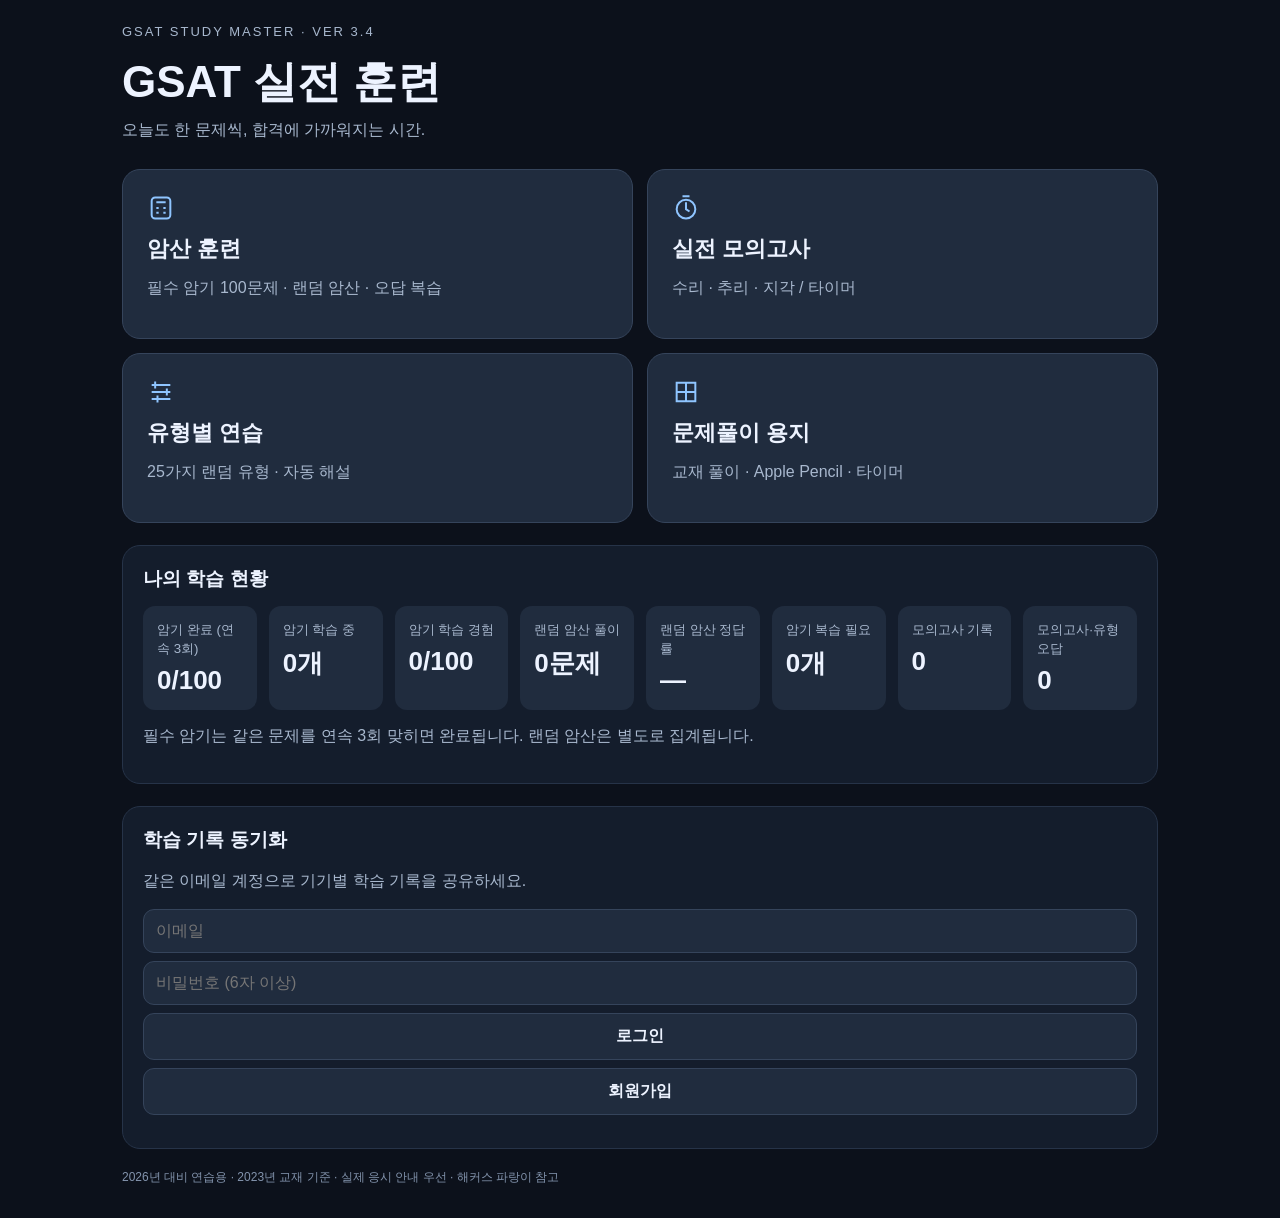
==== index.html @ 308191e2 "Add files via upload" ====
<!doctype html><html lang="ko"><head><meta charset="utf-8"><meta name="viewport" content="width=device-width, initial-scale=1, viewport-fit=cover"><meta name="apple-mobile-web-app-capable" content="yes"><meta name="apple-mobile-web-app-title" content="GSAT 암산"><meta name="apple-mobile-web-app-status-bar-style" content="black-translucent"><meta name="theme-color" content="#0c111b"><link rel="apple-touch-icon" href="icon.png"><link rel="stylesheet" href="theme.css?v=34"><title>GSAT STUDY MASTER</title><style>main{max-width:1100px}.eyebrow{font-size:13px;letter-spacing:2px;color:#a8b8ce}h1{font-size:clamp(28px,5vw,44px);margin:14px 0 8px}.intro{margin:0 0 28px}.menu{display:grid;grid-template-columns:repeat(2,minmax(0,1fr));gap:14px}.menu a{display:flex;flex-direction:column;gap:12px;text-decoration:none;color:#edf3ff;background:#202c3e;border:1px solid #35445b;border-radius:18px;padding:24px;min-height:170px}.menu svg{width:28px;height:28px;stroke:#8fc5ff;fill:none;stroke-width:1.7}.menu strong{font-size:22px}.menu span{color:#a8b8ce;line-height:1.5}.menu a:active{background:#2b3d57}section{padding:20px;margin-top:22px}h2{font-size:19px;margin:0 0 14px}.stats{display:flex;gap:12px;flex-wrap:wrap}.stats div{flex:1;min-width:100px;padding:14px;background:#202c3e;border-radius:12px}.stats strong{display:block;font-size:26px;margin-top:7px}#account input,#account button{display:block;width:100%;border-radius:11px;padding:12px;margin:8px 0}#account button{font-weight:700}#account p{line-height:1.5}footer{color:#8394ad;font-size:12px;margin-top:20px}@media(max-width:700px){.menu{grid-template-columns:1fr}.menu a{min-height:115px;padding:18px;gap:6px}.menu strong{font-size:20px}}@media(min-width:701px) and (max-width:950px){.menu{grid-template-columns:repeat(2,1fr)}}</style><script src="config.js?v=3"></script><script src="sync.js?v=34"></script></head><body><main><div class="eyebrow">GSAT STUDY MASTER · VER 3.4</div><h1>GSAT 실전 훈련</h1><p class="intro">오늘도 한 문제씩, 합격에 가까워지는 시간.</p><nav class="menu"><a href="mental.html?v=34"><svg viewBox="0 0 24 24"><rect x="4" y="3" width="16" height="18" rx="3"/><path d="M8 7h8M8 12h2m4 0h2m-8 4h2m4 0h2"/></svg><strong>암산 훈련</strong><span>필수 암기 100문제 · 랜덤 암산 · 오답 복습</span></a><a href="mock.html?mode=exam&amp;v=34"><svg viewBox="0 0 24 24"><circle cx="12" cy="13" r="8"/><path d="M9 2h6m-3 5v6l3 2"/></svg><strong>실전 모의고사</strong><span>수리 · 추리 · 지각 / 타이머</span></a><a href="mock.html?mode=practice&amp;v=34"><svg viewBox="0 0 24 24"><path d="M4 6h16M4 12h16M4 18h16M7 3v6m10 0v6M9 15v6"/></svg><strong>유형별 연습</strong><span>25가지 랜덤 유형 · 자동 해설</span></a><a href="paper.html?v=34"><svg viewBox="0 0 24 24"><path d="M4 4h16v16H4z M12 4v16 M4 12h16"/></svg><strong>문제풀이 용지</strong><span>교재 풀이 · Apple Pencil · 타이머</span></a></nav><section><h2>나의 학습 현황</h2><div class="stats"><div><small>암기 완료 (연속 3회)</small><strong id="known">—</strong></div><div><small>암기 학습 중</small><strong id="learning">—</strong></div><div><small>암기 학습 경험</small><strong id="studied">—</strong></div><div><small>랜덤 암산 풀이</small><strong id="randomCount">—</strong></div><div><small>랜덤 암산 정답률</small><strong id="randomRate">—</strong></div><div><small>암기 복습 필요</small><strong id="mentalWrong">—</strong></div><div><small>모의고사 기록</small><strong id="tests">—</strong></div><div><small>모의고사·유형 오답</small><strong id="wrong">—</strong></div></div><p>필수 암기는 같은 문제를 연속 3회 맞히면 완료됩니다. 랜덤 암산은 별도로 집계됩니다.</p></section><section id="account"></section><footer>2026년 대비 연습용 · 2023년 교재 기준 · 실제 응시 안내 우선 · 해커스 파랑이 참고</footer></main><script>function refreshStats(){try{var h=JSON.parse(GSATSync.get('gsat-v1')||'{}')||{}, ids=Object.keys(h).filter(function(k){return /^\d+$/.test(k)&&Number(k)<100}), r=h._random||{}, n=Number(r.n)||0;function put(id,v){document.getElementById(id).textContent=v}put('known',ids.filter(function(k){return Number(h[k])>=3}).length+'/100');put('learning',ids.filter(function(k){return Number(h[k])===1||Number(h[k])===2||h[k]==='known'}).length+'개');put('studied',ids.length+'/100');put('mentalWrong',ids.filter(function(k){return h[k]===0||h[k]==='missed'}).length+'개');put('randomCount',n+'문제');put('randomRate',n?Math.round((Number(r.c)||0)/n*100)+'%':'—');put('tests',JSON.parse(GSATSync.get('gsat_mock_history_v2')||'[]').length);put('wrong',JSON.parse(GSATSync.get('gsat_mock_errors_v2')||'[]').length)}catch(e){}}refreshStats();window.addEventListener('pageshow',refreshStats);</script></body></html>
---- theme.css ----
:root{color-scheme:dark;--bg:#0c111b;--panel:#141d2c;--tile:#202c3e;--line:#35445b;--txt:#edf3ff;--muted:#a8b8ce;--blue:#8fc5ff}*{box-sizing:border-box}html{background:var(--bg);-webkit-text-size-adjust:100%}body{margin:0;background:var(--bg);color:var(--txt);font-family:-apple-system,BlinkMacSystemFont,'Malgun Gothic',sans-serif}main{max-width:1100px;margin:auto;padding:24px 20px 40px;padding-top:calc(24px + env(safe-area-inset-top));padding-bottom:calc(32px + env(safe-area-inset-bottom))}a{color:var(--blue)}section{background:var(--panel);box-shadow:none;border:1px solid #263348;border-radius:18px}p,small,.muted{color:var(--muted)}button,select,input{background:var(--tile);color:var(--txt);border:1px solid var(--line);min-height:44px;font-size:16px;touch-action:manipulation}button.primary{background:#2957c8;color:white;border-color:#4777e9}button.good,.correct{background:#164632;color:#c9ffe1;border-color:#43ad78}button.bad,.incorrect{background:#502c36;color:#ffd5db;border-color:#c76578}.selected,.done{background:#294677;color:#fff;border-color:#83afff}.tile,.stim{background:var(--tile);color:var(--txt)}.sticky{background:var(--bg);top:0}.answer{color:var(--blue)}.item,.review{border-color:var(--line)}td,th,.shape,.shape span{border-color:var(--line)}th{background:#26364c}.warn{color:#ff9090}progress{accent-color:#80aaff}button:focus-visible,a:focus-visible,select:focus-visible{outline:2px solid #a3caff;outline-offset:3px}.hidden{display:none!important}.options{min-width:0}.layout>*{min-width:0}.stim svg,.option svg,.review svg{background:#eef2f8;border-radius:5px}.nav button{min-height:38px}.toplink{display:inline-block;margin-bottom:10px;text-decoration:none;font-weight:700}.syncnote{font-size:13px;color:var(--muted)}@media(min-width:700px){main{padding-left:32px;padding-right:32px}.layout{grid-template-columns:minmax(0,1fr) 260px}}@media(max-width:699px){main{padding-left:14px;padding-right:14px}.layout{display:block}.options{grid-template-columns:1fr}.row>*{min-width:0}.grid{grid-template-columns:1fr}.sticky{padding-top:10px}.stim{max-width:100%}}
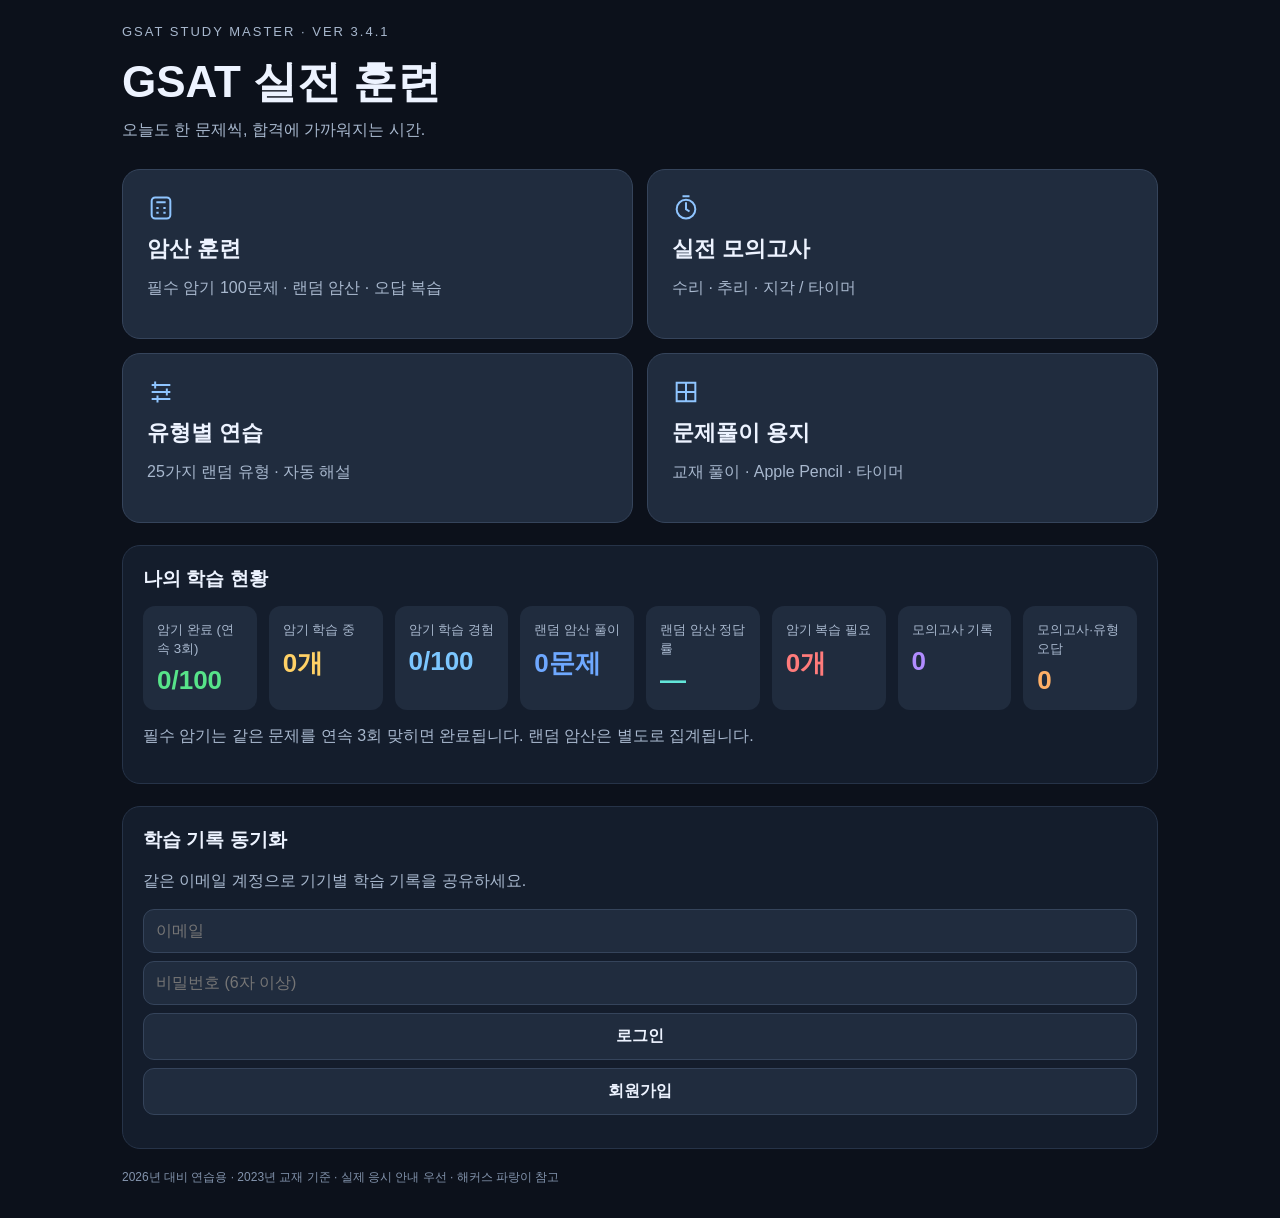
==== commit 6fafdacc: "Add files via upload" ====
--- a/index.html
+++ b/index.html
@@ -1 +1,11 @@
-<!doctype html><html lang="ko"><head><meta charset="utf-8"><meta name="viewport" content="width=device-width, initial-scale=1, viewport-fit=cover"><meta name="apple-mobile-web-app-capable" content="yes"><meta name="apple-mobile-web-app-title" content="GSAT 암산"><meta name="apple-mobile-web-app-status-bar-style" content="black-translucent"><meta name="theme-color" content="#0c111b"><link rel="apple-touch-icon" href="icon.png"><link rel="stylesheet" href="theme.css?v=34"><title>GSAT STUDY MASTER</title><style>main{max-width:1100px}.eyebrow{font-size:13px;letter-spacing:2px;color:#a8b8ce}h1{font-size:clamp(28px,5vw,44px);margin:14px 0 8px}.intro{margin:0 0 28px}.menu{display:grid;grid-template-columns:repeat(2,minmax(0,1fr));gap:14px}.menu a{display:flex;flex-direction:column;gap:12px;text-decoration:none;color:#edf3ff;background:#202c3e;border:1px solid #35445b;border-radius:18px;padding:24px;min-height:170px}.menu svg{width:28px;height:28px;stroke:#8fc5ff;fill:none;stroke-width:1.7}.menu strong{font-size:22px}.menu span{color:#a8b8ce;line-height:1.5}.menu a:active{background:#2b3d57}section{padding:20px;margin-top:22px}h2{font-size:19px;margin:0 0 14px}.stats{display:flex;gap:12px;flex-wrap:wrap}.stats div{flex:1;min-width:100px;padding:14px;background:#202c3e;border-radius:12px}.stats strong{display:block;font-size:26px;margin-top:7px}#account input,#account button{display:block;width:100%;border-radius:11px;padding:12px;margin:8px 0}#account button{font-weight:700}#account p{line-height:1.5}footer{color:#8394ad;font-size:12px;margin-top:20px}@media(max-width:700px){.menu{grid-template-columns:1fr}.menu a{min-height:115px;padding:18px;gap:6px}.menu strong{font-size:20px}}@media(min-width:701px) and (max-width:950px){.menu{grid-template-columns:repeat(2,1fr)}}</style><script src="config.js?v=3"></script><script src="sync.js?v=34"></script></head><body><main><div class="eyebrow">GSAT STUDY MASTER · VER 3.4</div><h1>GSAT 실전 훈련</h1><p class="intro">오늘도 한 문제씩, 합격에 가까워지는 시간.</p><nav class="menu"><a href="mental.html?v=34"><svg viewBox="0 0 24 24"><rect x="4" y="3" width="16" height="18" rx="3"/><path d="M8 7h8M8 12h2m4 0h2m-8 4h2m4 0h2"/></svg><strong>암산 훈련</strong><span>필수 암기 100문제 · 랜덤 암산 · 오답 복습</span></a><a href="mock.html?mode=exam&amp;v=34"><svg viewBox="0 0 24 24"><circle cx="12" cy="13" r="8"/><path d="M9 2h6m-3 5v6l3 2"/></svg><strong>실전 모의고사</strong><span>수리 · 추리 · 지각 / 타이머</span></a><a href="mock.html?mode=practice&amp;v=34"><svg viewBox="0 0 24 24"><path d="M4 6h16M4 12h16M4 18h16M7 3v6m10 0v6M9 15v6"/></svg><strong>유형별 연습</strong><span>25가지 랜덤 유형 · 자동 해설</span></a><a href="paper.html?v=34"><svg viewBox="0 0 24 24"><path d="M4 4h16v16H4z M12 4v16 M4 12h16"/></svg><strong>문제풀이 용지</strong><span>교재 풀이 · Apple Pencil · 타이머</span></a></nav><section><h2>나의 학습 현황</h2><div class="stats"><div><small>암기 완료 (연속 3회)</small><strong id="known">—</strong></div><div><small>암기 학습 중</small><strong id="learning">—</strong></div><div><small>암기 학습 경험</small><strong id="studied">—</strong></div><div><small>랜덤 암산 풀이</small><strong id="randomCount">—</strong></div><div><small>랜덤 암산 정답률</small><strong id="randomRate">—</strong></div><div><small>암기 복습 필요</small><strong id="mentalWrong">—</strong></div><div><small>모의고사 기록</small><strong id="tests">—</strong></div><div><small>모의고사·유형 오답</small><strong id="wrong">—</strong></div></div><p>필수 암기는 같은 문제를 연속 3회 맞히면 완료됩니다. 랜덤 암산은 별도로 집계됩니다.</p></section><section id="account"></section><footer>2026년 대비 연습용 · 2023년 교재 기준 · 실제 응시 안내 우선 · 해커스 파랑이 참고</footer></main><script>function refreshStats(){try{var h=JSON.parse(GSATSync.get('gsat-v1')||'{}')||{}, ids=Object.keys(h).filter(function(k){return /^\d+$/.test(k)&&Number(k)<100}), r=h._random||{}, n=Number(r.n)||0;function put(id,v){document.getElementById(id).textContent=v}put('known',ids.filter(function(k){return Number(h[k])>=3}).length+'/100');put('learning',ids.filter(function(k){return Number(h[k])===1||Number(h[k])===2||h[k]==='known'}).length+'개');put('studied',ids.length+'/100');put('mentalWrong',ids.filter(function(k){return h[k]===0||h[k]==='missed'}).length+'개');put('randomCount',n+'문제');put('randomRate',n?Math.round((Number(r.c)||0)/n*100)+'%':'—');put('tests',JSON.parse(GSATSync.get('gsat_mock_history_v2')||'[]').length);put('wrong',JSON.parse(GSATSync.get('gsat_mock_errors_v2')||'[]').length)}catch(e){}}refreshStats();window.addEventListener('pageshow',refreshStats);</script></body></html>+<!doctype html><html lang="ko"><head><meta charset="utf-8"><meta name="viewport" content="width=device-width, initial-scale=1, viewport-fit=cover"><meta name="apple-mobile-web-app-capable" content="yes"><meta name="apple-mobile-web-app-title" content="GSAT 암산"><meta name="apple-mobile-web-app-status-bar-style" content="black-translucent"><meta name="theme-color" content="#0c111b"><link rel="apple-touch-icon" href="icon.png"><link rel="stylesheet" href="theme.css?v=34"><title>GSAT STUDY MASTER</title><style>main{max-width:1100px}.eyebrow{font-size:13px;letter-spacing:2px;color:#a8b8ce}h1{font-size:clamp(28px,5vw,44px);margin:14px 0 8px}.intro{margin:0 0 28px}.menu{display:grid;grid-template-columns:repeat(2,minmax(0,1fr));gap:14px}.menu a{display:flex;flex-direction:column;gap:12px;text-decoration:none;color:#edf3ff;background:#202c3e;border:1px solid #35445b;border-radius:18px;padding:24px;min-height:170px}.menu svg{width:28px;height:28px;stroke:#8fc5ff;fill:none;stroke-width:1.7}.menu strong{font-size:22px}.menu span{color:#a8b8ce;line-height:1.5}.menu a:active{background:#2b3d57}section{padding:20px;margin-top:22px}h2{font-size:19px;margin:0 0 14px}.stats{display:flex;gap:12px;flex-wrap:wrap}.stats div{flex:1;min-width:100px;padding:14px;background:#202c3e;border-radius:12px}.stats strong{display:block;font-size:26px;margin-top:7px}#account input,#account button{display:block;width:100%;border-radius:11px;padding:12px;margin:8px 0}#account button{font-weight:700}#account p{line-height:1.5}footer{color:#8394ad;font-size:12px;margin-top:20px}@media(max-width:700px){.menu{grid-template-columns:1fr}.menu a{min-height:115px;padding:18px;gap:6px}.menu strong{font-size:20px}}@media(min-width:701px) and (max-width:950px){.menu{grid-template-columns:repeat(2,1fr)}}
+/* 학습 현황 숫자 색상 */
+.stats strong#known{color:#57e389;}
+.stats strong#learning{color:#ffd166;}
+.stats strong#studied{color:#7cc7ff;}
+.stats strong#randomCount{color:#6ea8ff;}
+.stats strong#randomRate{color:#62e6d9;}
+.stats strong#mentalWrong{color:#ff7b7b;}
+.stats strong#tests{color:#b18cff;}
+.stats strong#wrong{color:#ffb067;}
+</style><script src="config.js?v=3"></script><script src="sync.js?v=34"></script></head><body><main><div class="eyebrow">GSAT STUDY MASTER · VER 3.4.1</div><h1>GSAT 실전 훈련</h1><p class="intro">오늘도 한 문제씩, 합격에 가까워지는 시간.</p><nav class="menu"><a href="mental.html?v=34"><svg viewBox="0 0 24 24"><rect x="4" y="3" width="16" height="18" rx="3"/><path d="M8 7h8M8 12h2m4 0h2m-8 4h2m4 0h2"/></svg><strong>암산 훈련</strong><span>필수 암기 100문제 · 랜덤 암산 · 오답 복습</span></a><a href="mock.html?mode=exam&amp;v=34"><svg viewBox="0 0 24 24"><circle cx="12" cy="13" r="8"/><path d="M9 2h6m-3 5v6l3 2"/></svg><strong>실전 모의고사</strong><span>수리 · 추리 · 지각 / 타이머</span></a><a href="mock.html?mode=practice&amp;v=34"><svg viewBox="0 0 24 24"><path d="M4 6h16M4 12h16M4 18h16M7 3v6m10 0v6M9 15v6"/></svg><strong>유형별 연습</strong><span>25가지 랜덤 유형 · 자동 해설</span></a><a href="paper.html?v=34"><svg viewBox="0 0 24 24"><path d="M4 4h16v16H4z M12 4v16 M4 12h16"/></svg><strong>문제풀이 용지</strong><span>교재 풀이 · Apple Pencil · 타이머</span></a></nav><section><h2>나의 학습 현황</h2><div class="stats"><div><small>암기 완료 (연속 3회)</small><strong id="known">—</strong></div><div><small>암기 학습 중</small><strong id="learning">—</strong></div><div><small>암기 학습 경험</small><strong id="studied">—</strong></div><div><small>랜덤 암산 풀이</small><strong id="randomCount">—</strong></div><div><small>랜덤 암산 정답률</small><strong id="randomRate">—</strong></div><div><small>암기 복습 필요</small><strong id="mentalWrong">—</strong></div><div><small>모의고사 기록</small><strong id="tests">—</strong></div><div><small>모의고사·유형 오답</small><strong id="wrong">—</strong></div></div><p>필수 암기는 같은 문제를 연속 3회 맞히면 완료됩니다. 랜덤 암산은 별도로 집계됩니다.</p></section><section id="account"></section><footer>2026년 대비 연습용 · 2023년 교재 기준 · 실제 응시 안내 우선 · 해커스 파랑이 참고</footer></main><script>function refreshStats(){try{var h=JSON.parse(GSATSync.get('gsat-v1')||'{}')||{}, ids=Object.keys(h).filter(function(k){return /^\d+$/.test(k)&&Number(k)<100}), r=h._random||{}, n=Number(r.n)||0;function put(id,v){document.getElementById(id).textContent=v}put('known',ids.filter(function(k){return Number(h[k])>=3}).length+'/100');put('learning',ids.filter(function(k){return Number(h[k])===1||Number(h[k])===2||h[k]==='known'}).length+'개');put('studied',ids.length+'/100');put('mentalWrong',ids.filter(function(k){return h[k]===0||h[k]==='missed'}).length+'개');put('randomCount',n+'문제');put('randomRate',n?Math.round((Number(r.c)||0)/n*100)+'%':'—');put('tests',JSON.parse(GSATSync.get('gsat_mock_history_v2')||'[]').length);put('wrong',JSON.parse(GSATSync.get('gsat_mock_errors_v2')||'[]').length)}catch(e){}}refreshStats();window.addEventListener('pageshow',refreshStats);</script></body></html>
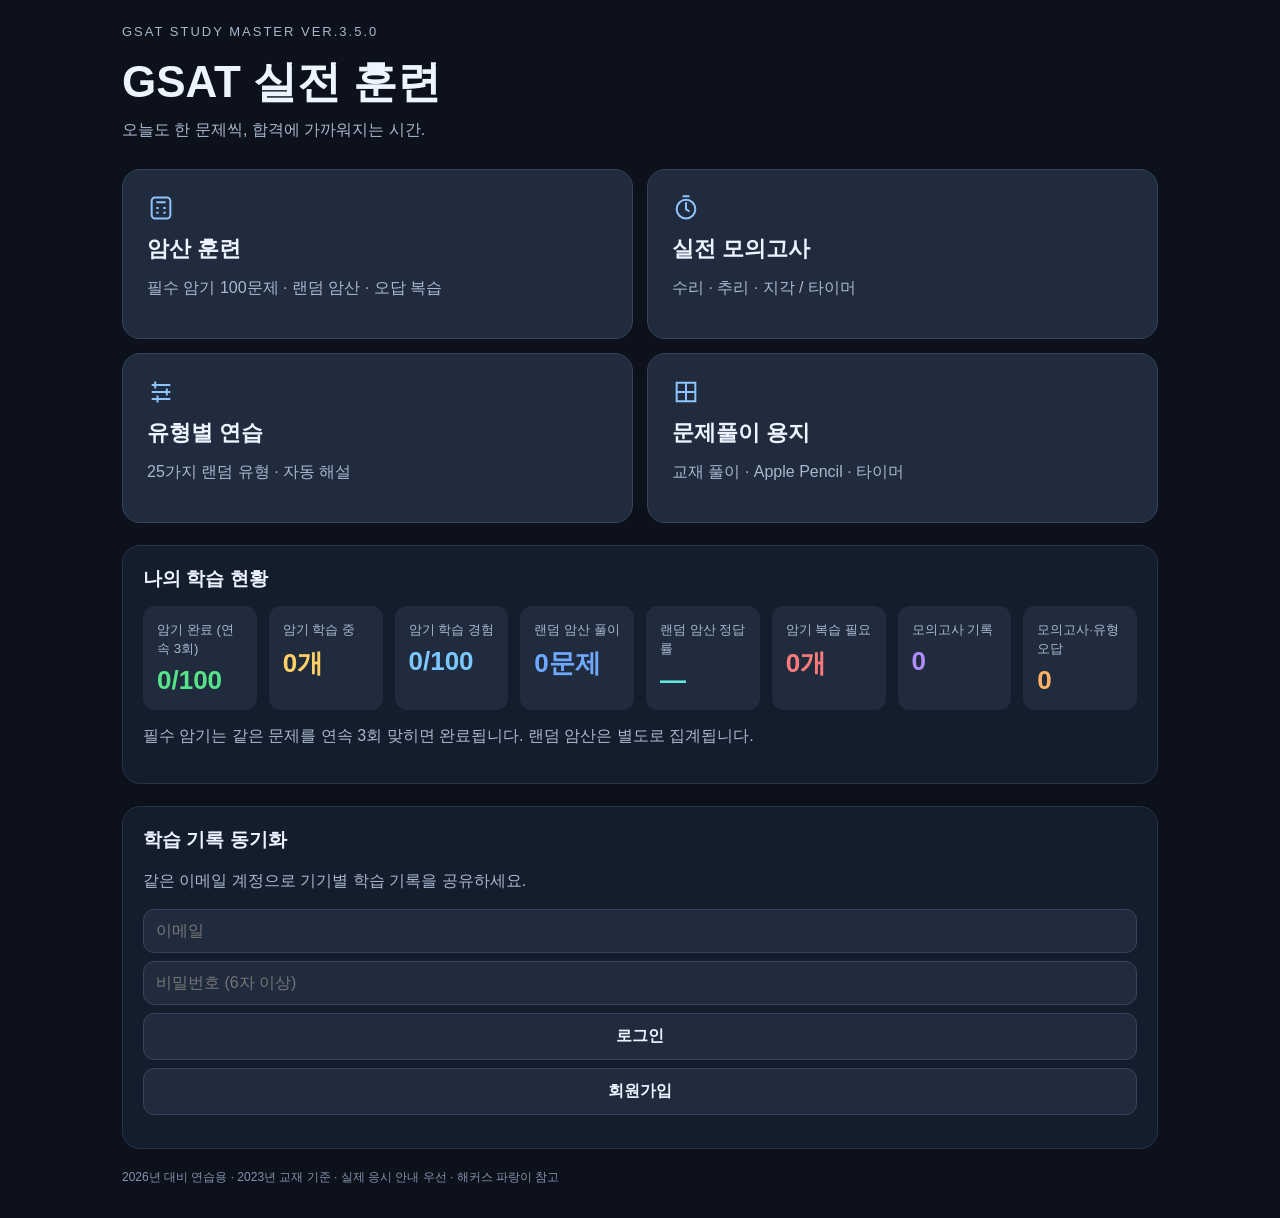
==== commit d94c29a7: "Add files via upload" ====
--- a/index.html
+++ b/index.html
@@ -8,4 +8,4 @@
 .stats strong#mentalWrong{color:#ff7b7b;}
 .stats strong#tests{color:#b18cff;}
 .stats strong#wrong{color:#ffb067;}
-</style><script src="config.js?v=3"></script><script src="sync.js?v=34"></script></head><body><main><div class="eyebrow">GSAT STUDY MASTER · VER 3.4.1</div><h1>GSAT 실전 훈련</h1><p class="intro">오늘도 한 문제씩, 합격에 가까워지는 시간.</p><nav class="menu"><a href="mental.html?v=34"><svg viewBox="0 0 24 24"><rect x="4" y="3" width="16" height="18" rx="3"/><path d="M8 7h8M8 12h2m4 0h2m-8 4h2m4 0h2"/></svg><strong>암산 훈련</strong><span>필수 암기 100문제 · 랜덤 암산 · 오답 복습</span></a><a href="mock.html?mode=exam&amp;v=34"><svg viewBox="0 0 24 24"><circle cx="12" cy="13" r="8"/><path d="M9 2h6m-3 5v6l3 2"/></svg><strong>실전 모의고사</strong><span>수리 · 추리 · 지각 / 타이머</span></a><a href="mock.html?mode=practice&amp;v=34"><svg viewBox="0 0 24 24"><path d="M4 6h16M4 12h16M4 18h16M7 3v6m10 0v6M9 15v6"/></svg><strong>유형별 연습</strong><span>25가지 랜덤 유형 · 자동 해설</span></a><a href="paper.html?v=34"><svg viewBox="0 0 24 24"><path d="M4 4h16v16H4z M12 4v16 M4 12h16"/></svg><strong>문제풀이 용지</strong><span>교재 풀이 · Apple Pencil · 타이머</span></a></nav><section><h2>나의 학습 현황</h2><div class="stats"><div><small>암기 완료 (연속 3회)</small><strong id="known">—</strong></div><div><small>암기 학습 중</small><strong id="learning">—</strong></div><div><small>암기 학습 경험</small><strong id="studied">—</strong></div><div><small>랜덤 암산 풀이</small><strong id="randomCount">—</strong></div><div><small>랜덤 암산 정답률</small><strong id="randomRate">—</strong></div><div><small>암기 복습 필요</small><strong id="mentalWrong">—</strong></div><div><small>모의고사 기록</small><strong id="tests">—</strong></div><div><small>모의고사·유형 오답</small><strong id="wrong">—</strong></div></div><p>필수 암기는 같은 문제를 연속 3회 맞히면 완료됩니다. 랜덤 암산은 별도로 집계됩니다.</p></section><section id="account"></section><footer>2026년 대비 연습용 · 2023년 교재 기준 · 실제 응시 안내 우선 · 해커스 파랑이 참고</footer></main><script>function refreshStats(){try{var h=JSON.parse(GSATSync.get('gsat-v1')||'{}')||{}, ids=Object.keys(h).filter(function(k){return /^\d+$/.test(k)&&Number(k)<100}), r=h._random||{}, n=Number(r.n)||0;function put(id,v){document.getElementById(id).textContent=v}put('known',ids.filter(function(k){return Number(h[k])>=3}).length+'/100');put('learning',ids.filter(function(k){return Number(h[k])===1||Number(h[k])===2||h[k]==='known'}).length+'개');put('studied',ids.length+'/100');put('mentalWrong',ids.filter(function(k){return h[k]===0||h[k]==='missed'}).length+'개');put('randomCount',n+'문제');put('randomRate',n?Math.round((Number(r.c)||0)/n*100)+'%':'—');put('tests',JSON.parse(GSATSync.get('gsat_mock_history_v2')||'[]').length);put('wrong',JSON.parse(GSATSync.get('gsat_mock_errors_v2')||'[]').length)}catch(e){}}refreshStats();window.addEventListener('pageshow',refreshStats);</script></body></html>+</style><script src="config.js?v=3"></script><script src="sync.js?v=34"></script></head><body><main><div class="eyebrow">GSAT STUDY MASTER VER.3.5.0</div><h1>GSAT 실전 훈련</h1><p class="intro">오늘도 한 문제씩, 합격에 가까워지는 시간.</p><nav class="menu"><a href="mental.html?v=34"><svg viewBox="0 0 24 24"><rect x="4" y="3" width="16" height="18" rx="3"/><path d="M8 7h8M8 12h2m4 0h2m-8 4h2m4 0h2"/></svg><strong>암산 훈련</strong><span>필수 암기 100문제 · 랜덤 암산 · 오답 복습</span></a><a href="mock.html?mode=exam&amp;v=34"><svg viewBox="0 0 24 24"><circle cx="12" cy="13" r="8"/><path d="M9 2h6m-3 5v6l3 2"/></svg><strong>실전 모의고사</strong><span>수리 · 추리 · 지각 / 타이머</span></a><a href="mock.html?mode=practice&amp;v=34"><svg viewBox="0 0 24 24"><path d="M4 6h16M4 12h16M4 18h16M7 3v6m10 0v6M9 15v6"/></svg><strong>유형별 연습</strong><span>25가지 랜덤 유형 · 자동 해설</span></a><a href="paper.html?v=3.5.0"><svg viewBox="0 0 24 24"><path d="M4 4h16v16H4z M12 4v16 M4 12h16"/></svg><strong>문제풀이 용지</strong><span>교재 풀이 · Apple Pencil · 타이머</span></a></nav><section><h2>나의 학습 현황</h2><div class="stats"><div><small>암기 완료 (연속 3회)</small><strong id="known">—</strong></div><div><small>암기 학습 중</small><strong id="learning">—</strong></div><div><small>암기 학습 경험</small><strong id="studied">—</strong></div><div><small>랜덤 암산 풀이</small><strong id="randomCount">—</strong></div><div><small>랜덤 암산 정답률</small><strong id="randomRate">—</strong></div><div><small>암기 복습 필요</small><strong id="mentalWrong">—</strong></div><div><small>모의고사 기록</small><strong id="tests">—</strong></div><div><small>모의고사·유형 오답</small><strong id="wrong">—</strong></div></div><p>필수 암기는 같은 문제를 연속 3회 맞히면 완료됩니다. 랜덤 암산은 별도로 집계됩니다.</p></section><section id="account"></section><footer>2026년 대비 연습용 · 2023년 교재 기준 · 실제 응시 안내 우선 · 해커스 파랑이 참고</footer></main><script>function refreshStats(){try{var h=JSON.parse(GSATSync.get('gsat-v1')||'{}')||{}, ids=Object.keys(h).filter(function(k){return /^\d+$/.test(k)&&Number(k)<100}), r=h._random||{}, n=Number(r.n)||0;function put(id,v){document.getElementById(id).textContent=v}put('known',ids.filter(function(k){return Number(h[k])>=3}).length+'/100');put('learning',ids.filter(function(k){return Number(h[k])===1||Number(h[k])===2||h[k]==='known'}).length+'개');put('studied',ids.length+'/100');put('mentalWrong',ids.filter(function(k){return h[k]===0||h[k]==='missed'}).length+'개');put('randomCount',n+'문제');put('randomRate',n?Math.round((Number(r.c)||0)/n*100)+'%':'—');put('tests',JSON.parse(GSATSync.get('gsat_mock_history_v2')||'[]').length);put('wrong',JSON.parse(GSATSync.get('gsat_mock_errors_v2')||'[]').length)}catch(e){}}refreshStats();window.addEventListener('pageshow',refreshStats);</script></body></html>
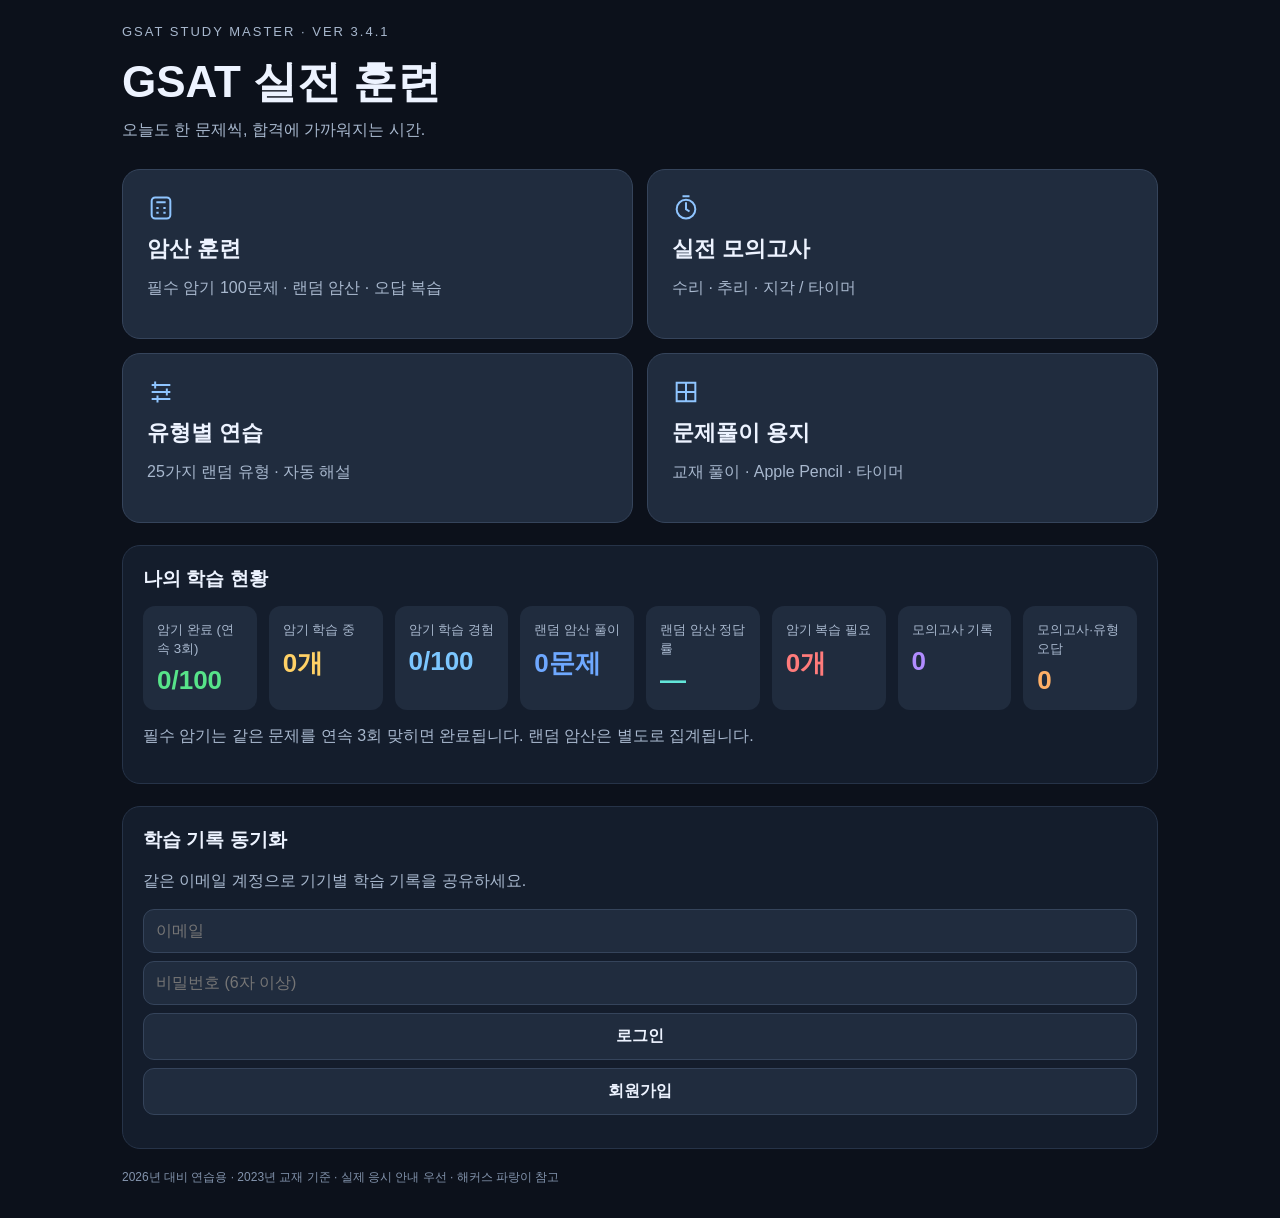
==== commit 64c10b4c: "Add files via upload" ====
--- a/index.html
+++ b/index.html
@@ -8,4 +8,4 @@
 .stats strong#mentalWrong{color:#ff7b7b;}
 .stats strong#tests{color:#b18cff;}
 .stats strong#wrong{color:#ffb067;}
-</style><script src="config.js?v=3"></script><script src="sync.js?v=34"></script></head><body><main><div class="eyebrow">GSAT STUDY MASTER VER.3.5.0</div><h1>GSAT 실전 훈련</h1><p class="intro">오늘도 한 문제씩, 합격에 가까워지는 시간.</p><nav class="menu"><a href="mental.html?v=34"><svg viewBox="0 0 24 24"><rect x="4" y="3" width="16" height="18" rx="3"/><path d="M8 7h8M8 12h2m4 0h2m-8 4h2m4 0h2"/></svg><strong>암산 훈련</strong><span>필수 암기 100문제 · 랜덤 암산 · 오답 복습</span></a><a href="mock.html?mode=exam&amp;v=34"><svg viewBox="0 0 24 24"><circle cx="12" cy="13" r="8"/><path d="M9 2h6m-3 5v6l3 2"/></svg><strong>실전 모의고사</strong><span>수리 · 추리 · 지각 / 타이머</span></a><a href="mock.html?mode=practice&amp;v=34"><svg viewBox="0 0 24 24"><path d="M4 6h16M4 12h16M4 18h16M7 3v6m10 0v6M9 15v6"/></svg><strong>유형별 연습</strong><span>25가지 랜덤 유형 · 자동 해설</span></a><a href="paper.html?v=3.5.0"><svg viewBox="0 0 24 24"><path d="M4 4h16v16H4z M12 4v16 M4 12h16"/></svg><strong>문제풀이 용지</strong><span>교재 풀이 · Apple Pencil · 타이머</span></a></nav><section><h2>나의 학습 현황</h2><div class="stats"><div><small>암기 완료 (연속 3회)</small><strong id="known">—</strong></div><div><small>암기 학습 중</small><strong id="learning">—</strong></div><div><small>암기 학습 경험</small><strong id="studied">—</strong></div><div><small>랜덤 암산 풀이</small><strong id="randomCount">—</strong></div><div><small>랜덤 암산 정답률</small><strong id="randomRate">—</strong></div><div><small>암기 복습 필요</small><strong id="mentalWrong">—</strong></div><div><small>모의고사 기록</small><strong id="tests">—</strong></div><div><small>모의고사·유형 오답</small><strong id="wrong">—</strong></div></div><p>필수 암기는 같은 문제를 연속 3회 맞히면 완료됩니다. 랜덤 암산은 별도로 집계됩니다.</p></section><section id="account"></section><footer>2026년 대비 연습용 · 2023년 교재 기준 · 실제 응시 안내 우선 · 해커스 파랑이 참고</footer></main><script>function refreshStats(){try{var h=JSON.parse(GSATSync.get('gsat-v1')||'{}')||{}, ids=Object.keys(h).filter(function(k){return /^\d+$/.test(k)&&Number(k)<100}), r=h._random||{}, n=Number(r.n)||0;function put(id,v){document.getElementById(id).textContent=v}put('known',ids.filter(function(k){return Number(h[k])>=3}).length+'/100');put('learning',ids.filter(function(k){return Number(h[k])===1||Number(h[k])===2||h[k]==='known'}).length+'개');put('studied',ids.length+'/100');put('mentalWrong',ids.filter(function(k){return h[k]===0||h[k]==='missed'}).length+'개');put('randomCount',n+'문제');put('randomRate',n?Math.round((Number(r.c)||0)/n*100)+'%':'—');put('tests',JSON.parse(GSATSync.get('gsat_mock_history_v2')||'[]').length);put('wrong',JSON.parse(GSATSync.get('gsat_mock_errors_v2')||'[]').length)}catch(e){}}refreshStats();window.addEventListener('pageshow',refreshStats);</script></body></html>+</style><script src="config.js?v=3"></script><script src="sync.js?v=34"></script></head><body><main><div class="eyebrow">GSAT STUDY MASTER · VER 3.4.1</div><h1>GSAT 실전 훈련</h1><p class="intro">오늘도 한 문제씩, 합격에 가까워지는 시간.</p><nav class="menu"><a href="mental.html?v=34"><svg viewBox="0 0 24 24"><rect x="4" y="3" width="16" height="18" rx="3"/><path d="M8 7h8M8 12h2m4 0h2m-8 4h2m4 0h2"/></svg><strong>암산 훈련</strong><span>필수 암기 100문제 · 랜덤 암산 · 오답 복습</span></a><a href="mock.html?mode=exam&amp;v=34"><svg viewBox="0 0 24 24"><circle cx="12" cy="13" r="8"/><path d="M9 2h6m-3 5v6l3 2"/></svg><strong>실전 모의고사</strong><span>수리 · 추리 · 지각 / 타이머</span></a><a href="mock.html?mode=practice&amp;v=34"><svg viewBox="0 0 24 24"><path d="M4 6h16M4 12h16M4 18h16M7 3v6m10 0v6M9 15v6"/></svg><strong>유형별 연습</strong><span>25가지 랜덤 유형 · 자동 해설</span></a><a href="paper.html?v=34"><svg viewBox="0 0 24 24"><path d="M4 4h16v16H4z M12 4v16 M4 12h16"/></svg><strong>문제풀이 용지</strong><span>교재 풀이 · Apple Pencil · 타이머</span></a></nav><section><h2>나의 학습 현황</h2><div class="stats"><div><small>암기 완료 (연속 3회)</small><strong id="known">—</strong></div><div><small>암기 학습 중</small><strong id="learning">—</strong></div><div><small>암기 학습 경험</small><strong id="studied">—</strong></div><div><small>랜덤 암산 풀이</small><strong id="randomCount">—</strong></div><div><small>랜덤 암산 정답률</small><strong id="randomRate">—</strong></div><div><small>암기 복습 필요</small><strong id="mentalWrong">—</strong></div><div><small>모의고사 기록</small><strong id="tests">—</strong></div><div><small>모의고사·유형 오답</small><strong id="wrong">—</strong></div></div><p>필수 암기는 같은 문제를 연속 3회 맞히면 완료됩니다. 랜덤 암산은 별도로 집계됩니다.</p></section><section id="account"></section><footer>2026년 대비 연습용 · 2023년 교재 기준 · 실제 응시 안내 우선 · 해커스 파랑이 참고</footer></main><script>function refreshStats(){try{var h=JSON.parse(GSATSync.get('gsat-v1')||'{}')||{}, ids=Object.keys(h).filter(function(k){return /^\d+$/.test(k)&&Number(k)<100}), r=h._random||{}, n=Number(r.n)||0;function put(id,v){document.getElementById(id).textContent=v}put('known',ids.filter(function(k){return Number(h[k])>=3}).length+'/100');put('learning',ids.filter(function(k){return Number(h[k])===1||Number(h[k])===2||h[k]==='known'}).length+'개');put('studied',ids.length+'/100');put('mentalWrong',ids.filter(function(k){return h[k]===0||h[k]==='missed'}).length+'개');put('randomCount',n+'문제');put('randomRate',n?Math.round((Number(r.c)||0)/n*100)+'%':'—');put('tests',JSON.parse(GSATSync.get('gsat_mock_history_v2')||'[]').length);put('wrong',JSON.parse(GSATSync.get('gsat_mock_errors_v2')||'[]').length)}catch(e){}}refreshStats();window.addEventListener('pageshow',refreshStats);</script></body></html>
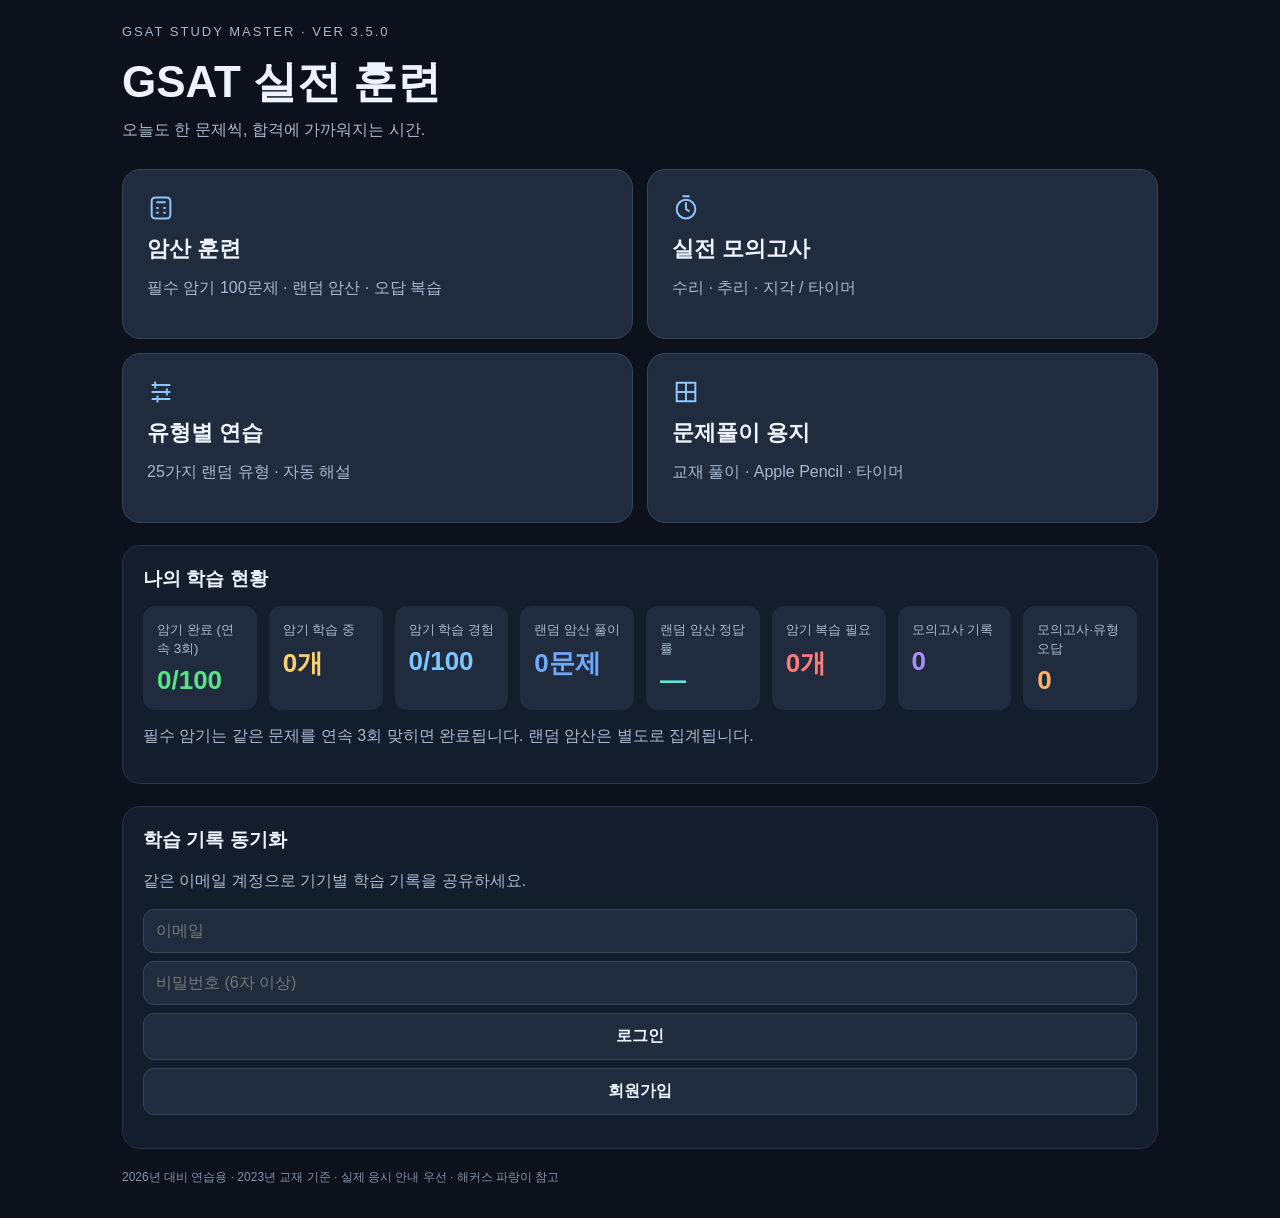
==== commit 731be74a: "Add files via upload" ====
--- a/index.html
+++ b/index.html
@@ -8,4 +8,4 @@
 .stats strong#mentalWrong{color:#ff7b7b;}
 .stats strong#tests{color:#b18cff;}
 .stats strong#wrong{color:#ffb067;}
-</style><script src="config.js?v=3"></script><script src="sync.js?v=34"></script></head><body><main><div class="eyebrow">GSAT STUDY MASTER · VER 3.4.1</div><h1>GSAT 실전 훈련</h1><p class="intro">오늘도 한 문제씩, 합격에 가까워지는 시간.</p><nav class="menu"><a href="mental.html?v=34"><svg viewBox="0 0 24 24"><rect x="4" y="3" width="16" height="18" rx="3"/><path d="M8 7h8M8 12h2m4 0h2m-8 4h2m4 0h2"/></svg><strong>암산 훈련</strong><span>필수 암기 100문제 · 랜덤 암산 · 오답 복습</span></a><a href="mock.html?mode=exam&amp;v=34"><svg viewBox="0 0 24 24"><circle cx="12" cy="13" r="8"/><path d="M9 2h6m-3 5v6l3 2"/></svg><strong>실전 모의고사</strong><span>수리 · 추리 · 지각 / 타이머</span></a><a href="mock.html?mode=practice&amp;v=34"><svg viewBox="0 0 24 24"><path d="M4 6h16M4 12h16M4 18h16M7 3v6m10 0v6M9 15v6"/></svg><strong>유형별 연습</strong><span>25가지 랜덤 유형 · 자동 해설</span></a><a href="paper.html?v=34"><svg viewBox="0 0 24 24"><path d="M4 4h16v16H4z M12 4v16 M4 12h16"/></svg><strong>문제풀이 용지</strong><span>교재 풀이 · Apple Pencil · 타이머</span></a></nav><section><h2>나의 학습 현황</h2><div class="stats"><div><small>암기 완료 (연속 3회)</small><strong id="known">—</strong></div><div><small>암기 학습 중</small><strong id="learning">—</strong></div><div><small>암기 학습 경험</small><strong id="studied">—</strong></div><div><small>랜덤 암산 풀이</small><strong id="randomCount">—</strong></div><div><small>랜덤 암산 정답률</small><strong id="randomRate">—</strong></div><div><small>암기 복습 필요</small><strong id="mentalWrong">—</strong></div><div><small>모의고사 기록</small><strong id="tests">—</strong></div><div><small>모의고사·유형 오답</small><strong id="wrong">—</strong></div></div><p>필수 암기는 같은 문제를 연속 3회 맞히면 완료됩니다. 랜덤 암산은 별도로 집계됩니다.</p></section><section id="account"></section><footer>2026년 대비 연습용 · 2023년 교재 기준 · 실제 응시 안내 우선 · 해커스 파랑이 참고</footer></main><script>function refreshStats(){try{var h=JSON.parse(GSATSync.get('gsat-v1')||'{}')||{}, ids=Object.keys(h).filter(function(k){return /^\d+$/.test(k)&&Number(k)<100}), r=h._random||{}, n=Number(r.n)||0;function put(id,v){document.getElementById(id).textContent=v}put('known',ids.filter(function(k){return Number(h[k])>=3}).length+'/100');put('learning',ids.filter(function(k){return Number(h[k])===1||Number(h[k])===2||h[k]==='known'}).length+'개');put('studied',ids.length+'/100');put('mentalWrong',ids.filter(function(k){return h[k]===0||h[k]==='missed'}).length+'개');put('randomCount',n+'문제');put('randomRate',n?Math.round((Number(r.c)||0)/n*100)+'%':'—');put('tests',JSON.parse(GSATSync.get('gsat_mock_history_v2')||'[]').length);put('wrong',JSON.parse(GSATSync.get('gsat_mock_errors_v2')||'[]').length)}catch(e){}}refreshStats();window.addEventListener('pageshow',refreshStats);</script></body></html>+</style><script src="config.js?v=3"></script><script src="sync.js?v=34"></script></head><body><main><div class="eyebrow">GSAT STUDY MASTER · VER 3.5.0</div><h1>GSAT 실전 훈련</h1><p class="intro">오늘도 한 문제씩, 합격에 가까워지는 시간.</p><nav class="menu"><a href="mental.html?v=34"><svg viewBox="0 0 24 24"><rect x="4" y="3" width="16" height="18" rx="3"/><path d="M8 7h8M8 12h2m4 0h2m-8 4h2m4 0h2"/></svg><strong>암산 훈련</strong><span>필수 암기 100문제 · 랜덤 암산 · 오답 복습</span></a><a href="mock.html?mode=exam&amp;v=34"><svg viewBox="0 0 24 24"><circle cx="12" cy="13" r="8"/><path d="M9 2h6m-3 5v6l3 2"/></svg><strong>실전 모의고사</strong><span>수리 · 추리 · 지각 / 타이머</span></a><a href="mock.html?mode=practice&amp;v=34"><svg viewBox="0 0 24 24"><path d="M4 6h16M4 12h16M4 18h16M7 3v6m10 0v6M9 15v6"/></svg><strong>유형별 연습</strong><span>25가지 랜덤 유형 · 자동 해설</span></a><a href="paper.html?v=350"><svg viewBox="0 0 24 24"><path d="M4 4h16v16H4z M12 4v16 M4 12h16"/></svg><strong>문제풀이 용지</strong><span>교재 풀이 · Apple Pencil · 타이머</span></a></nav><section><h2>나의 학습 현황</h2><div class="stats"><div><small>암기 완료 (연속 3회)</small><strong id="known">—</strong></div><div><small>암기 학습 중</small><strong id="learning">—</strong></div><div><small>암기 학습 경험</small><strong id="studied">—</strong></div><div><small>랜덤 암산 풀이</small><strong id="randomCount">—</strong></div><div><small>랜덤 암산 정답률</small><strong id="randomRate">—</strong></div><div><small>암기 복습 필요</small><strong id="mentalWrong">—</strong></div><div><small>모의고사 기록</small><strong id="tests">—</strong></div><div><small>모의고사·유형 오답</small><strong id="wrong">—</strong></div></div><p>필수 암기는 같은 문제를 연속 3회 맞히면 완료됩니다. 랜덤 암산은 별도로 집계됩니다.</p></section><section id="account"></section><footer>2026년 대비 연습용 · 2023년 교재 기준 · 실제 응시 안내 우선 · 해커스 파랑이 참고</footer></main><script>function refreshStats(){try{var h=JSON.parse(GSATSync.get('gsat-v1')||'{}')||{}, ids=Object.keys(h).filter(function(k){return /^\d+$/.test(k)&&Number(k)<100}), r=h._random||{}, n=Number(r.n)||0;function put(id,v){document.getElementById(id).textContent=v}put('known',ids.filter(function(k){return Number(h[k])>=3}).length+'/100');put('learning',ids.filter(function(k){return Number(h[k])===1||Number(h[k])===2||h[k]==='known'}).length+'개');put('studied',ids.length+'/100');put('mentalWrong',ids.filter(function(k){return h[k]===0||h[k]==='missed'}).length+'개');put('randomCount',n+'문제');put('randomRate',n?Math.round((Number(r.c)||0)/n*100)+'%':'—');put('tests',JSON.parse(GSATSync.get('gsat_mock_history_v2')||'[]').length);put('wrong',JSON.parse(GSATSync.get('gsat_mock_errors_v2')||'[]').length)}catch(e){}}refreshStats();window.addEventListener('pageshow',refreshStats);</script></body></html>
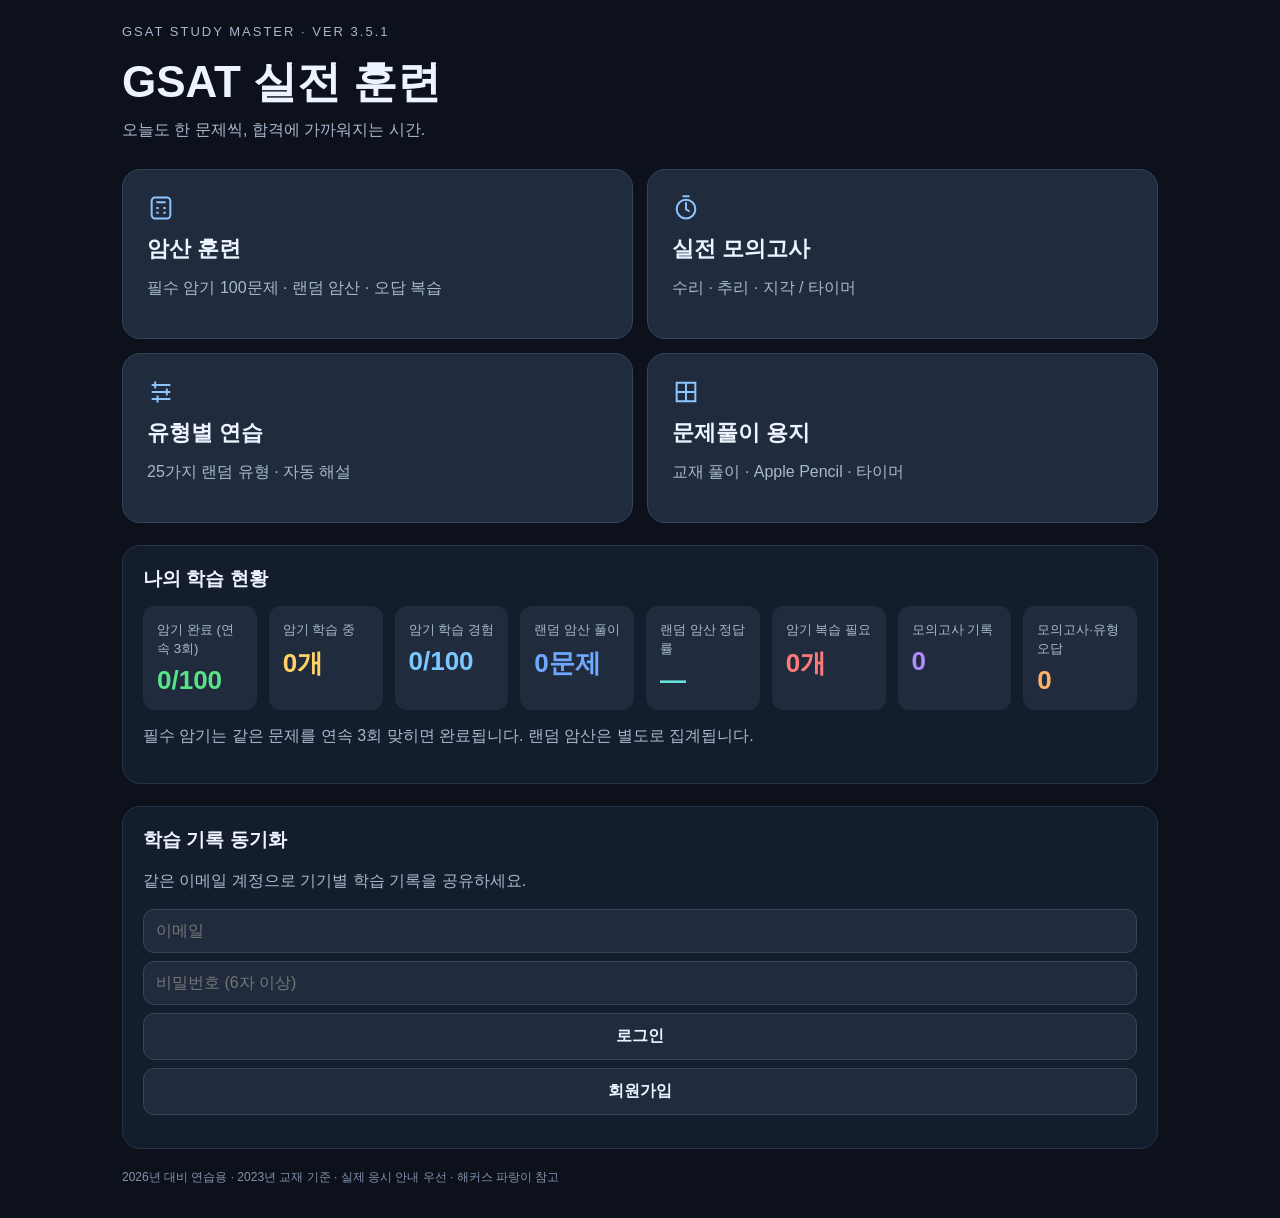
==== commit c267c6d3: "Add files via upload" ====
--- a/index.html
+++ b/index.html
@@ -8,4 +8,4 @@
 .stats strong#mentalWrong{color:#ff7b7b;}
 .stats strong#tests{color:#b18cff;}
 .stats strong#wrong{color:#ffb067;}
-</style><script src="config.js?v=3"></script><script src="sync.js?v=34"></script></head><body><main><div class="eyebrow">GSAT STUDY MASTER · VER 3.5.0</div><h1>GSAT 실전 훈련</h1><p class="intro">오늘도 한 문제씩, 합격에 가까워지는 시간.</p><nav class="menu"><a href="mental.html?v=34"><svg viewBox="0 0 24 24"><rect x="4" y="3" width="16" height="18" rx="3"/><path d="M8 7h8M8 12h2m4 0h2m-8 4h2m4 0h2"/></svg><strong>암산 훈련</strong><span>필수 암기 100문제 · 랜덤 암산 · 오답 복습</span></a><a href="mock.html?mode=exam&amp;v=34"><svg viewBox="0 0 24 24"><circle cx="12" cy="13" r="8"/><path d="M9 2h6m-3 5v6l3 2"/></svg><strong>실전 모의고사</strong><span>수리 · 추리 · 지각 / 타이머</span></a><a href="mock.html?mode=practice&amp;v=34"><svg viewBox="0 0 24 24"><path d="M4 6h16M4 12h16M4 18h16M7 3v6m10 0v6M9 15v6"/></svg><strong>유형별 연습</strong><span>25가지 랜덤 유형 · 자동 해설</span></a><a href="paper.html?v=350"><svg viewBox="0 0 24 24"><path d="M4 4h16v16H4z M12 4v16 M4 12h16"/></svg><strong>문제풀이 용지</strong><span>교재 풀이 · Apple Pencil · 타이머</span></a></nav><section><h2>나의 학습 현황</h2><div class="stats"><div><small>암기 완료 (연속 3회)</small><strong id="known">—</strong></div><div><small>암기 학습 중</small><strong id="learning">—</strong></div><div><small>암기 학습 경험</small><strong id="studied">—</strong></div><div><small>랜덤 암산 풀이</small><strong id="randomCount">—</strong></div><div><small>랜덤 암산 정답률</small><strong id="randomRate">—</strong></div><div><small>암기 복습 필요</small><strong id="mentalWrong">—</strong></div><div><small>모의고사 기록</small><strong id="tests">—</strong></div><div><small>모의고사·유형 오답</small><strong id="wrong">—</strong></div></div><p>필수 암기는 같은 문제를 연속 3회 맞히면 완료됩니다. 랜덤 암산은 별도로 집계됩니다.</p></section><section id="account"></section><footer>2026년 대비 연습용 · 2023년 교재 기준 · 실제 응시 안내 우선 · 해커스 파랑이 참고</footer></main><script>function refreshStats(){try{var h=JSON.parse(GSATSync.get('gsat-v1')||'{}')||{}, ids=Object.keys(h).filter(function(k){return /^\d+$/.test(k)&&Number(k)<100}), r=h._random||{}, n=Number(r.n)||0;function put(id,v){document.getElementById(id).textContent=v}put('known',ids.filter(function(k){return Number(h[k])>=3}).length+'/100');put('learning',ids.filter(function(k){return Number(h[k])===1||Number(h[k])===2||h[k]==='known'}).length+'개');put('studied',ids.length+'/100');put('mentalWrong',ids.filter(function(k){return h[k]===0||h[k]==='missed'}).length+'개');put('randomCount',n+'문제');put('randomRate',n?Math.round((Number(r.c)||0)/n*100)+'%':'—');put('tests',JSON.parse(GSATSync.get('gsat_mock_history_v2')||'[]').length);put('wrong',JSON.parse(GSATSync.get('gsat_mock_errors_v2')||'[]').length)}catch(e){}}refreshStats();window.addEventListener('pageshow',refreshStats);</script></body></html>+</style><script src="config.js?v=3"></script><script src="sync.js?v=34"></script></head><body><main><div class="eyebrow">GSAT STUDY MASTER · VER 3.5.1</div><h1>GSAT 실전 훈련</h1><p class="intro">오늘도 한 문제씩, 합격에 가까워지는 시간.</p><nav class="menu"><a href="mental.html?v=34"><svg viewBox="0 0 24 24"><rect x="4" y="3" width="16" height="18" rx="3"/><path d="M8 7h8M8 12h2m4 0h2m-8 4h2m4 0h2"/></svg><strong>암산 훈련</strong><span>필수 암기 100문제 · 랜덤 암산 · 오답 복습</span></a><a href="mock.html?mode=exam&amp;v=34"><svg viewBox="0 0 24 24"><circle cx="12" cy="13" r="8"/><path d="M9 2h6m-3 5v6l3 2"/></svg><strong>실전 모의고사</strong><span>수리 · 추리 · 지각 / 타이머</span></a><a href="mock.html?mode=practice&amp;v=34"><svg viewBox="0 0 24 24"><path d="M4 6h16M4 12h16M4 18h16M7 3v6m10 0v6M9 15v6"/></svg><strong>유형별 연습</strong><span>25가지 랜덤 유형 · 자동 해설</span></a><a href="paper.html?v=351"><svg viewBox="0 0 24 24"><path d="M4 4h16v16H4z M12 4v16 M4 12h16"/></svg><strong>문제풀이 용지</strong><span>교재 풀이 · Apple Pencil · 타이머</span></a></nav><section><h2>나의 학습 현황</h2><div class="stats"><div><small>암기 완료 (연속 3회)</small><strong id="known">—</strong></div><div><small>암기 학습 중</small><strong id="learning">—</strong></div><div><small>암기 학습 경험</small><strong id="studied">—</strong></div><div><small>랜덤 암산 풀이</small><strong id="randomCount">—</strong></div><div><small>랜덤 암산 정답률</small><strong id="randomRate">—</strong></div><div><small>암기 복습 필요</small><strong id="mentalWrong">—</strong></div><div><small>모의고사 기록</small><strong id="tests">—</strong></div><div><small>모의고사·유형 오답</small><strong id="wrong">—</strong></div></div><p>필수 암기는 같은 문제를 연속 3회 맞히면 완료됩니다. 랜덤 암산은 별도로 집계됩니다.</p></section><section id="account"></section><footer>2026년 대비 연습용 · 2023년 교재 기준 · 실제 응시 안내 우선 · 해커스 파랑이 참고</footer></main><script>function refreshStats(){try{var h=JSON.parse(GSATSync.get('gsat-v1')||'{}')||{}, ids=Object.keys(h).filter(function(k){return /^\d+$/.test(k)&&Number(k)<100}), r=h._random||{}, n=Number(r.n)||0;function put(id,v){document.getElementById(id).textContent=v}put('known',ids.filter(function(k){return Number(h[k])>=3}).length+'/100');put('learning',ids.filter(function(k){return Number(h[k])===1||Number(h[k])===2||h[k]==='known'}).length+'개');put('studied',ids.length+'/100');put('mentalWrong',ids.filter(function(k){return h[k]===0||h[k]==='missed'}).length+'개');put('randomCount',n+'문제');put('randomRate',n?Math.round((Number(r.c)||0)/n*100)+'%':'—');put('tests',JSON.parse(GSATSync.get('gsat_mock_history_v2')||'[]').length);put('wrong',JSON.parse(GSATSync.get('gsat_mock_errors_v2')||'[]').length)}catch(e){}}refreshStats();window.addEventListener('pageshow',refreshStats);</script></body></html>
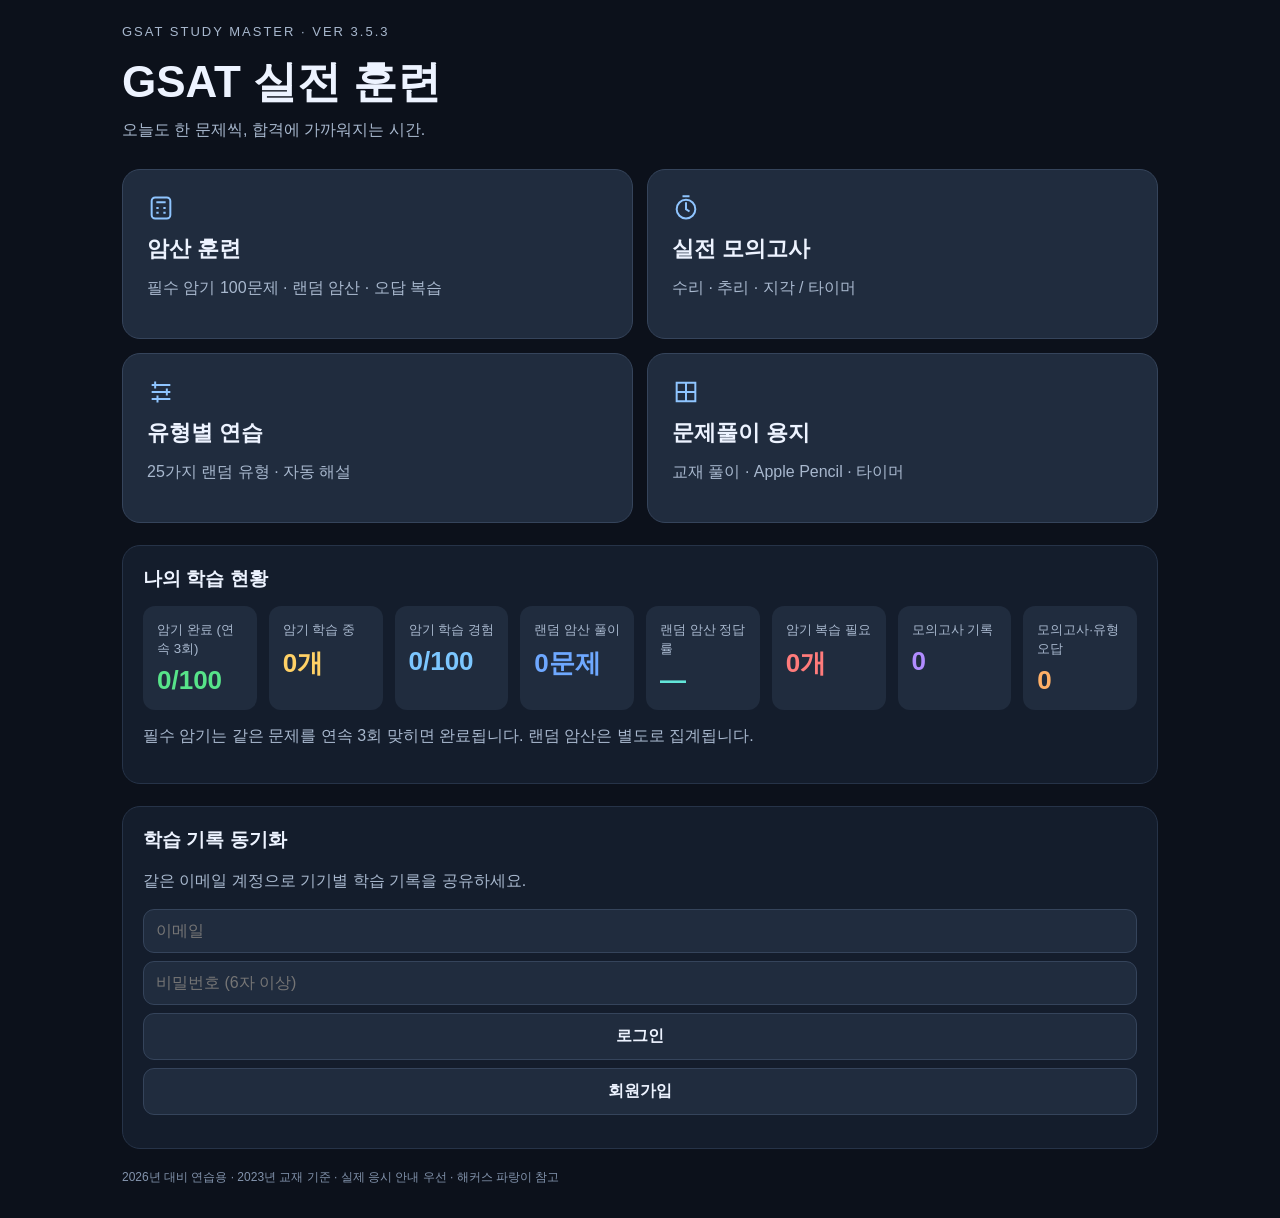
==== commit ed06af3c: "Add files via upload" ====
--- a/index.html
+++ b/index.html
@@ -8,4 +8,4 @@
 .stats strong#mentalWrong{color:#ff7b7b;}
 .stats strong#tests{color:#b18cff;}
 .stats strong#wrong{color:#ffb067;}
-</style><script src="config.js?v=3"></script><script src="sync.js?v=34"></script></head><body><main><div class="eyebrow">GSAT STUDY MASTER · VER 3.5.1</div><h1>GSAT 실전 훈련</h1><p class="intro">오늘도 한 문제씩, 합격에 가까워지는 시간.</p><nav class="menu"><a href="mental.html?v=34"><svg viewBox="0 0 24 24"><rect x="4" y="3" width="16" height="18" rx="3"/><path d="M8 7h8M8 12h2m4 0h2m-8 4h2m4 0h2"/></svg><strong>암산 훈련</strong><span>필수 암기 100문제 · 랜덤 암산 · 오답 복습</span></a><a href="mock.html?mode=exam&amp;v=34"><svg viewBox="0 0 24 24"><circle cx="12" cy="13" r="8"/><path d="M9 2h6m-3 5v6l3 2"/></svg><strong>실전 모의고사</strong><span>수리 · 추리 · 지각 / 타이머</span></a><a href="mock.html?mode=practice&amp;v=34"><svg viewBox="0 0 24 24"><path d="M4 6h16M4 12h16M4 18h16M7 3v6m10 0v6M9 15v6"/></svg><strong>유형별 연습</strong><span>25가지 랜덤 유형 · 자동 해설</span></a><a href="paper.html?v=351"><svg viewBox="0 0 24 24"><path d="M4 4h16v16H4z M12 4v16 M4 12h16"/></svg><strong>문제풀이 용지</strong><span>교재 풀이 · Apple Pencil · 타이머</span></a></nav><section><h2>나의 학습 현황</h2><div class="stats"><div><small>암기 완료 (연속 3회)</small><strong id="known">—</strong></div><div><small>암기 학습 중</small><strong id="learning">—</strong></div><div><small>암기 학습 경험</small><strong id="studied">—</strong></div><div><small>랜덤 암산 풀이</small><strong id="randomCount">—</strong></div><div><small>랜덤 암산 정답률</small><strong id="randomRate">—</strong></div><div><small>암기 복습 필요</small><strong id="mentalWrong">—</strong></div><div><small>모의고사 기록</small><strong id="tests">—</strong></div><div><small>모의고사·유형 오답</small><strong id="wrong">—</strong></div></div><p>필수 암기는 같은 문제를 연속 3회 맞히면 완료됩니다. 랜덤 암산은 별도로 집계됩니다.</p></section><section id="account"></section><footer>2026년 대비 연습용 · 2023년 교재 기준 · 실제 응시 안내 우선 · 해커스 파랑이 참고</footer></main><script>function refreshStats(){try{var h=JSON.parse(GSATSync.get('gsat-v1')||'{}')||{}, ids=Object.keys(h).filter(function(k){return /^\d+$/.test(k)&&Number(k)<100}), r=h._random||{}, n=Number(r.n)||0;function put(id,v){document.getElementById(id).textContent=v}put('known',ids.filter(function(k){return Number(h[k])>=3}).length+'/100');put('learning',ids.filter(function(k){return Number(h[k])===1||Number(h[k])===2||h[k]==='known'}).length+'개');put('studied',ids.length+'/100');put('mentalWrong',ids.filter(function(k){return h[k]===0||h[k]==='missed'}).length+'개');put('randomCount',n+'문제');put('randomRate',n?Math.round((Number(r.c)||0)/n*100)+'%':'—');put('tests',JSON.parse(GSATSync.get('gsat_mock_history_v2')||'[]').length);put('wrong',JSON.parse(GSATSync.get('gsat_mock_errors_v2')||'[]').length)}catch(e){}}refreshStats();window.addEventListener('pageshow',refreshStats);</script></body></html>+</style><script src="config.js?v=3"></script><script src="sync.js?v=34"></script></head><body><main><div class="eyebrow">GSAT STUDY MASTER · VER 3.5.3</div><h1>GSAT 실전 훈련</h1><p class="intro">오늘도 한 문제씩, 합격에 가까워지는 시간.</p><nav class="menu"><a href="mental.html?v=34"><svg viewBox="0 0 24 24"><rect x="4" y="3" width="16" height="18" rx="3"/><path d="M8 7h8M8 12h2m4 0h2m-8 4h2m4 0h2"/></svg><strong>암산 훈련</strong><span>필수 암기 100문제 · 랜덤 암산 · 오답 복습</span></a><a href="mock.html?mode=exam&amp;v=34"><svg viewBox="0 0 24 24"><circle cx="12" cy="13" r="8"/><path d="M9 2h6m-3 5v6l3 2"/></svg><strong>실전 모의고사</strong><span>수리 · 추리 · 지각 / 타이머</span></a><a href="mock.html?mode=practice&amp;v=34"><svg viewBox="0 0 24 24"><path d="M4 6h16M4 12h16M4 18h16M7 3v6m10 0v6M9 15v6"/></svg><strong>유형별 연습</strong><span>25가지 랜덤 유형 · 자동 해설</span></a><a href="paper.html?v=353"><svg viewBox="0 0 24 24"><path d="M4 4h16v16H4z M12 4v16 M4 12h16"/></svg><strong>문제풀이 용지</strong><span>교재 풀이 · Apple Pencil · 타이머</span></a></nav><section><h2>나의 학습 현황</h2><div class="stats"><div><small>암기 완료 (연속 3회)</small><strong id="known">—</strong></div><div><small>암기 학습 중</small><strong id="learning">—</strong></div><div><small>암기 학습 경험</small><strong id="studied">—</strong></div><div><small>랜덤 암산 풀이</small><strong id="randomCount">—</strong></div><div><small>랜덤 암산 정답률</small><strong id="randomRate">—</strong></div><div><small>암기 복습 필요</small><strong id="mentalWrong">—</strong></div><div><small>모의고사 기록</small><strong id="tests">—</strong></div><div><small>모의고사·유형 오답</small><strong id="wrong">—</strong></div></div><p>필수 암기는 같은 문제를 연속 3회 맞히면 완료됩니다. 랜덤 암산은 별도로 집계됩니다.</p></section><section id="account"></section><footer>2026년 대비 연습용 · 2023년 교재 기준 · 실제 응시 안내 우선 · 해커스 파랑이 참고</footer></main><script>function refreshStats(){try{var h=JSON.parse(GSATSync.get('gsat-v1')||'{}')||{}, ids=Object.keys(h).filter(function(k){return /^\d+$/.test(k)&&Number(k)<100}), r=h._random||{}, n=Number(r.n)||0;function put(id,v){document.getElementById(id).textContent=v}put('known',ids.filter(function(k){return Number(h[k])>=3}).length+'/100');put('learning',ids.filter(function(k){return Number(h[k])===1||Number(h[k])===2||h[k]==='known'}).length+'개');put('studied',ids.length+'/100');put('mentalWrong',ids.filter(function(k){return h[k]===0||h[k]==='missed'}).length+'개');put('randomCount',n+'문제');put('randomRate',n?Math.round((Number(r.c)||0)/n*100)+'%':'—');put('tests',JSON.parse(GSATSync.get('gsat_mock_history_v2')||'[]').length);put('wrong',JSON.parse(GSATSync.get('gsat_mock_errors_v2')||'[]').length)}catch(e){}}refreshStats();window.addEventListener('pageshow',refreshStats);</script></body></html>
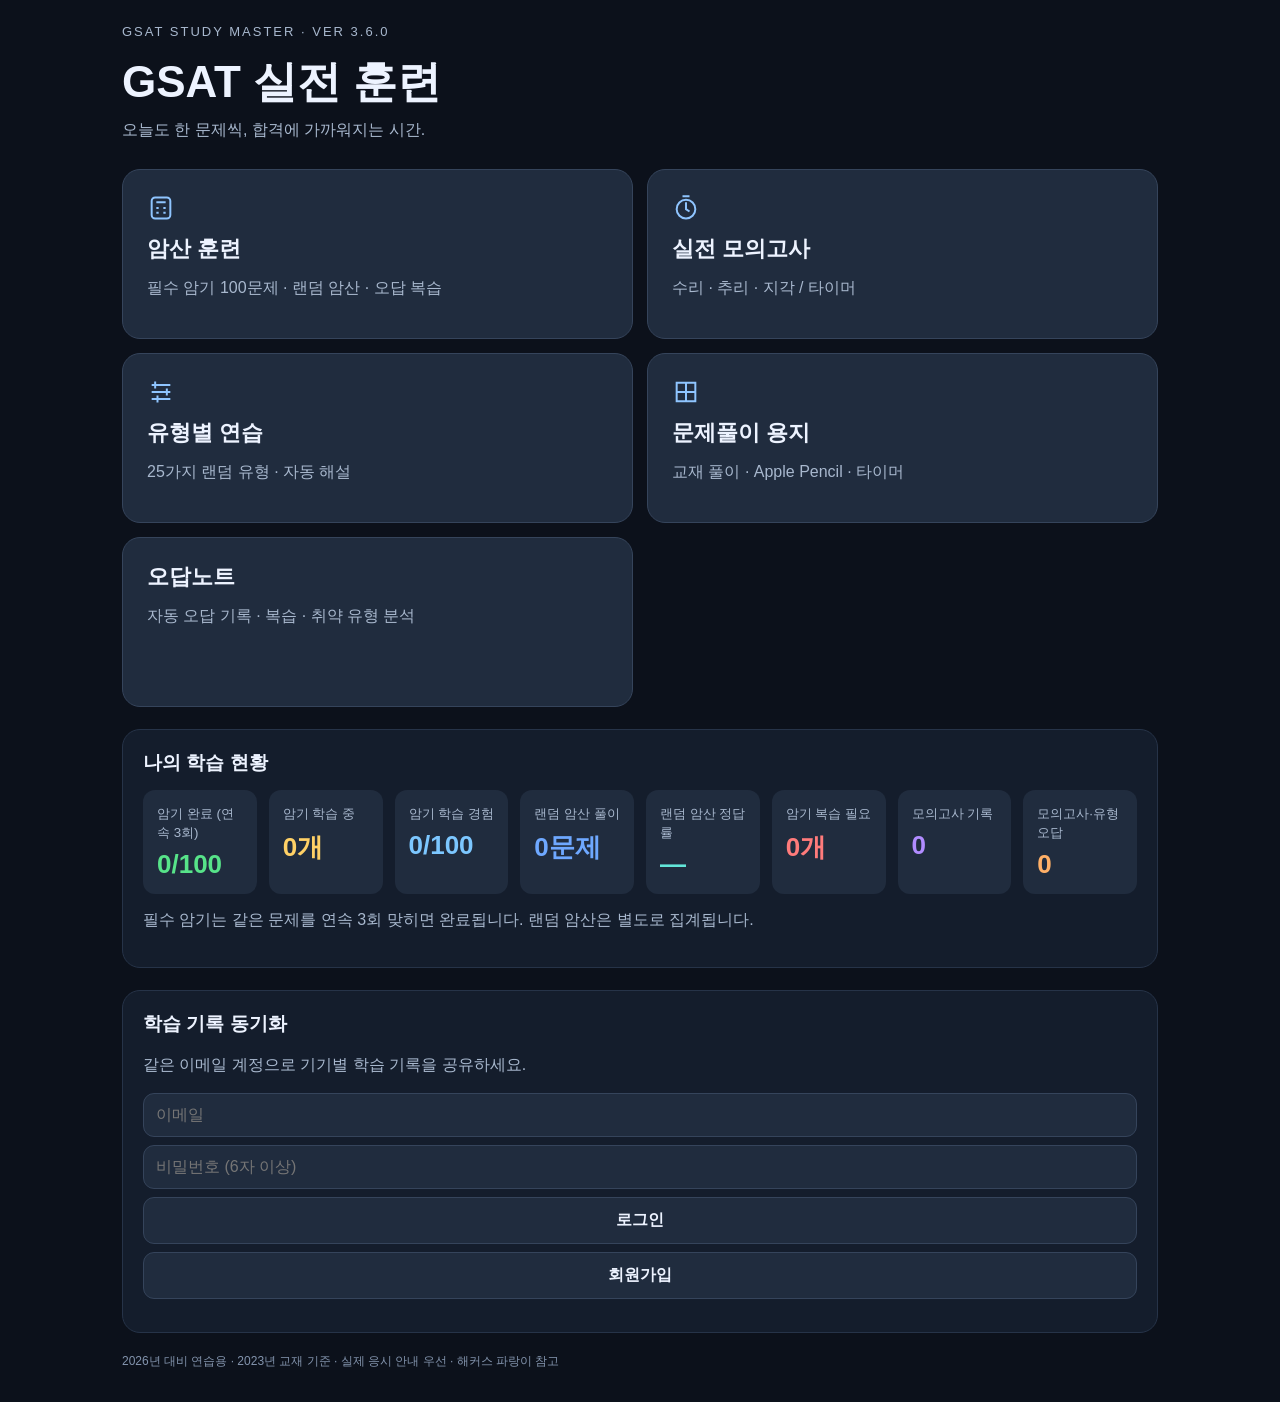
==== commit 2322f950: "Add files via upload" ====
--- a/index.html
+++ b/index.html
@@ -1,4 +1,4 @@
-<!doctype html><html lang="ko"><head><meta charset="utf-8"><meta name="viewport" content="width=device-width, initial-scale=1, viewport-fit=cover"><meta name="apple-mobile-web-app-capable" content="yes"><meta name="apple-mobile-web-app-title" content="GSAT 암산"><meta name="apple-mobile-web-app-status-bar-style" content="black-translucent"><meta name="theme-color" content="#0c111b"><link rel="apple-touch-icon" href="icon.png"><link rel="stylesheet" href="theme.css?v=34"><title>GSAT STUDY MASTER</title><style>main{max-width:1100px}.eyebrow{font-size:13px;letter-spacing:2px;color:#a8b8ce}h1{font-size:clamp(28px,5vw,44px);margin:14px 0 8px}.intro{margin:0 0 28px}.menu{display:grid;grid-template-columns:repeat(2,minmax(0,1fr));gap:14px}.menu a{display:flex;flex-direction:column;gap:12px;text-decoration:none;color:#edf3ff;background:#202c3e;border:1px solid #35445b;border-radius:18px;padding:24px;min-height:170px}.menu svg{width:28px;height:28px;stroke:#8fc5ff;fill:none;stroke-width:1.7}.menu strong{font-size:22px}.menu span{color:#a8b8ce;line-height:1.5}.menu a:active{background:#2b3d57}section{padding:20px;margin-top:22px}h2{font-size:19px;margin:0 0 14px}.stats{display:flex;gap:12px;flex-wrap:wrap}.stats div{flex:1;min-width:100px;padding:14px;background:#202c3e;border-radius:12px}.stats strong{display:block;font-size:26px;margin-top:7px}#account input,#account button{display:block;width:100%;border-radius:11px;padding:12px;margin:8px 0}#account button{font-weight:700}#account p{line-height:1.5}footer{color:#8394ad;font-size:12px;margin-top:20px}@media(max-width:700px){.menu{grid-template-columns:1fr}.menu a{min-height:115px;padding:18px;gap:6px}.menu strong{font-size:20px}}@media(min-width:701px) and (max-width:950px){.menu{grid-template-columns:repeat(2,1fr)}}
+<!doctype html><html lang="ko"><head><meta charset="utf-8"><meta name="viewport" content="width=device-width, initial-scale=1, viewport-fit=cover"><meta name="apple-mobile-web-app-capable" content="yes"><meta name="apple-mobile-web-app-title" content="GSAT 암산"><meta name="apple-mobile-web-app-status-bar-style" content="black-translucent"><meta name="theme-color" content="#0c111b"><link rel="apple-touch-icon" href="icon.png"><link rel="stylesheet" href="theme.css?v=360"><title>GSAT STUDY MASTER</title><style>main{max-width:1100px}.eyebrow{font-size:13px;letter-spacing:2px;color:#a8b8ce}h1{font-size:clamp(28px,5vw,44px);margin:14px 0 8px}.intro{margin:0 0 28px}.menu{display:grid;grid-template-columns:repeat(2,minmax(0,1fr));gap:14px}.menu a{display:flex;flex-direction:column;gap:12px;text-decoration:none;color:#edf3ff;background:#202c3e;border:1px solid #35445b;border-radius:18px;padding:24px;min-height:170px}.menu svg{width:28px;height:28px;stroke:#8fc5ff;fill:none;stroke-width:1.7}.menu strong{font-size:22px}.menu span{color:#a8b8ce;line-height:1.5}.menu a:active{background:#2b3d57}section{padding:20px;margin-top:22px}h2{font-size:19px;margin:0 0 14px}.stats{display:flex;gap:12px;flex-wrap:wrap}.stats div{flex:1;min-width:100px;padding:14px;background:#202c3e;border-radius:12px}.stats strong{display:block;font-size:26px;margin-top:7px}#account input,#account button{display:block;width:100%;border-radius:11px;padding:12px;margin:8px 0}#account button{font-weight:700}#account p{line-height:1.5}footer{color:#8394ad;font-size:12px;margin-top:20px}@media(max-width:700px){.menu{grid-template-columns:1fr}.menu a{min-height:115px;padding:18px;gap:6px}.menu strong{font-size:20px}}@media(min-width:701px) and (max-width:950px){.menu{grid-template-columns:repeat(2,1fr)}}
 /* 학습 현황 숫자 색상 */
 .stats strong#known{color:#57e389;}
 .stats strong#learning{color:#ffd166;}
@@ -8,4 +8,4 @@
 .stats strong#mentalWrong{color:#ff7b7b;}
 .stats strong#tests{color:#b18cff;}
 .stats strong#wrong{color:#ffb067;}
-</style><script src="config.js?v=3"></script><script src="sync.js?v=34"></script></head><body><main><div class="eyebrow">GSAT STUDY MASTER · VER 3.5.3</div><h1>GSAT 실전 훈련</h1><p class="intro">오늘도 한 문제씩, 합격에 가까워지는 시간.</p><nav class="menu"><a href="mental.html?v=34"><svg viewBox="0 0 24 24"><rect x="4" y="3" width="16" height="18" rx="3"/><path d="M8 7h8M8 12h2m4 0h2m-8 4h2m4 0h2"/></svg><strong>암산 훈련</strong><span>필수 암기 100문제 · 랜덤 암산 · 오답 복습</span></a><a href="mock.html?mode=exam&amp;v=34"><svg viewBox="0 0 24 24"><circle cx="12" cy="13" r="8"/><path d="M9 2h6m-3 5v6l3 2"/></svg><strong>실전 모의고사</strong><span>수리 · 추리 · 지각 / 타이머</span></a><a href="mock.html?mode=practice&amp;v=34"><svg viewBox="0 0 24 24"><path d="M4 6h16M4 12h16M4 18h16M7 3v6m10 0v6M9 15v6"/></svg><strong>유형별 연습</strong><span>25가지 랜덤 유형 · 자동 해설</span></a><a href="paper.html?v=353"><svg viewBox="0 0 24 24"><path d="M4 4h16v16H4z M12 4v16 M4 12h16"/></svg><strong>문제풀이 용지</strong><span>교재 풀이 · Apple Pencil · 타이머</span></a></nav><section><h2>나의 학습 현황</h2><div class="stats"><div><small>암기 완료 (연속 3회)</small><strong id="known">—</strong></div><div><small>암기 학습 중</small><strong id="learning">—</strong></div><div><small>암기 학습 경험</small><strong id="studied">—</strong></div><div><small>랜덤 암산 풀이</small><strong id="randomCount">—</strong></div><div><small>랜덤 암산 정답률</small><strong id="randomRate">—</strong></div><div><small>암기 복습 필요</small><strong id="mentalWrong">—</strong></div><div><small>모의고사 기록</small><strong id="tests">—</strong></div><div><small>모의고사·유형 오답</small><strong id="wrong">—</strong></div></div><p>필수 암기는 같은 문제를 연속 3회 맞히면 완료됩니다. 랜덤 암산은 별도로 집계됩니다.</p></section><section id="account"></section><footer>2026년 대비 연습용 · 2023년 교재 기준 · 실제 응시 안내 우선 · 해커스 파랑이 참고</footer></main><script>function refreshStats(){try{var h=JSON.parse(GSATSync.get('gsat-v1')||'{}')||{}, ids=Object.keys(h).filter(function(k){return /^\d+$/.test(k)&&Number(k)<100}), r=h._random||{}, n=Number(r.n)||0;function put(id,v){document.getElementById(id).textContent=v}put('known',ids.filter(function(k){return Number(h[k])>=3}).length+'/100');put('learning',ids.filter(function(k){return Number(h[k])===1||Number(h[k])===2||h[k]==='known'}).length+'개');put('studied',ids.length+'/100');put('mentalWrong',ids.filter(function(k){return h[k]===0||h[k]==='missed'}).length+'개');put('randomCount',n+'문제');put('randomRate',n?Math.round((Number(r.c)||0)/n*100)+'%':'—');put('tests',JSON.parse(GSATSync.get('gsat_mock_history_v2')||'[]').length);put('wrong',JSON.parse(GSATSync.get('gsat_mock_errors_v2')||'[]').length)}catch(e){}}refreshStats();window.addEventListener('pageshow',refreshStats);</script></body></html>+</style><script src="config.js?v=3"></script><script src="sync.js?v=360"></script></head><body><main><div class="eyebrow">GSAT STUDY MASTER · VER 3.6.0</div><h1>GSAT 실전 훈련</h1><p class="intro">오늘도 한 문제씩, 합격에 가까워지는 시간.</p><nav class="menu"><a href="mental.html?v=360"><svg viewBox="0 0 24 24"><rect x="4" y="3" width="16" height="18" rx="3"/><path d="M8 7h8M8 12h2m4 0h2m-8 4h2m4 0h2"/></svg><strong>암산 훈련</strong><span>필수 암기 100문제 · 랜덤 암산 · 오답 복습</span></a><a href="mock.html?mode=exam&amp;v=360"><svg viewBox="0 0 24 24"><circle cx="12" cy="13" r="8"/><path d="M9 2h6m-3 5v6l3 2"/></svg><strong>실전 모의고사</strong><span>수리 · 추리 · 지각 / 타이머</span></a><a href="mock.html?mode=practice&amp;v=360"><svg viewBox="0 0 24 24"><path d="M4 6h16M4 12h16M4 18h16M7 3v6m10 0v6M9 15v6"/></svg><strong>유형별 연습</strong><span>25가지 랜덤 유형 · 자동 해설</span></a><a href="paper.html?v=360"><svg viewBox="0 0 24 24"><path d="M4 4h16v16H4z M12 4v16 M4 12h16"/></svg><strong>문제풀이 용지</strong><span>교재 풀이 · Apple Pencil · 타이머</span></a><a href="notes.html?v=360"><strong>오답노트</strong><span>자동 오답 기록 · 복습 · 취약 유형 분석</span></a></nav><section><h2>나의 학습 현황</h2><div class="stats"><div><small>암기 완료 (연속 3회)</small><strong id="known">—</strong></div><div><small>암기 학습 중</small><strong id="learning">—</strong></div><div><small>암기 학습 경험</small><strong id="studied">—</strong></div><div><small>랜덤 암산 풀이</small><strong id="randomCount">—</strong></div><div><small>랜덤 암산 정답률</small><strong id="randomRate">—</strong></div><div><small>암기 복습 필요</small><strong id="mentalWrong">—</strong></div><div><small>모의고사 기록</small><strong id="tests">—</strong></div><div><small>모의고사·유형 오답</small><strong id="wrong">—</strong></div></div><p>필수 암기는 같은 문제를 연속 3회 맞히면 완료됩니다. 랜덤 암산은 별도로 집계됩니다.</p></section><section id="account"></section><footer>2026년 대비 연습용 · 2023년 교재 기준 · 실제 응시 안내 우선 · 해커스 파랑이 참고</footer></main><script>function refreshStats(){try{var h=JSON.parse(GSATSync.get('gsat-v1')||'{}')||{}, ids=Object.keys(h).filter(function(k){return /^\d+$/.test(k)&&Number(k)<100}), r=h._random||{}, n=Number(r.n)||0;function put(id,v){document.getElementById(id).textContent=v}put('known',ids.filter(function(k){return Number(h[k])>=3}).length+'/100');put('learning',ids.filter(function(k){return Number(h[k])===1||Number(h[k])===2||h[k]==='known'}).length+'개');put('studied',ids.length+'/100');put('mentalWrong',ids.filter(function(k){return h[k]===0||h[k]==='missed'}).length+'개');put('randomCount',n+'문제');put('randomRate',n?Math.round((Number(r.c)||0)/n*100)+'%':'—');put('tests',JSON.parse(GSATSync.get('gsat_mock_history_v2')||'[]').length);put('wrong',JSON.parse(GSATSync.get('gsat_mock_errors_v2')||'[]').length)}catch(e){}}refreshStats();window.addEventListener('pageshow',refreshStats);</script></body></html>
